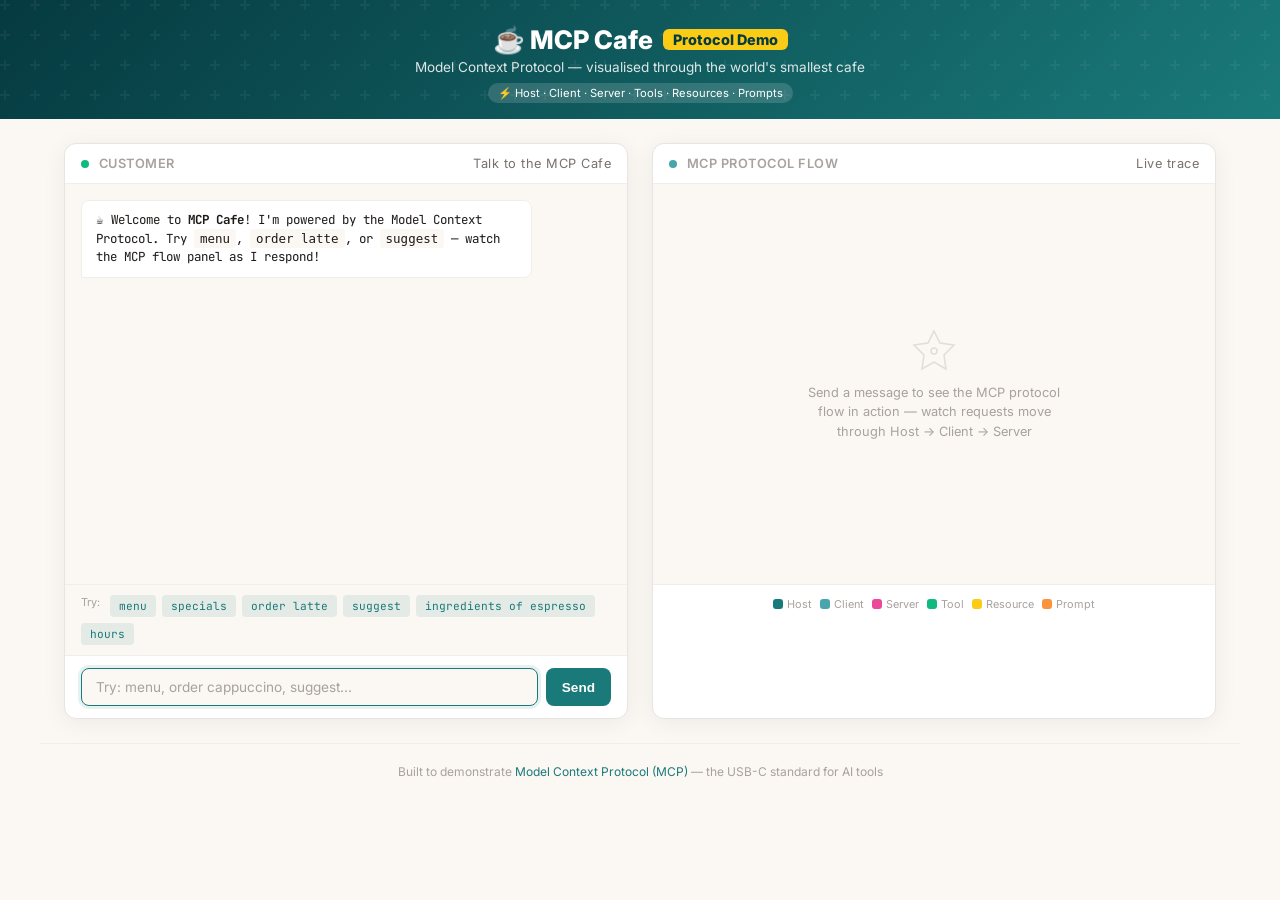
==== mcp-cafe/index.html @ df04fba3 "Add MCP Cafe — fun interactive Model Context Protocol demo" ====
<!DOCTYPE html>
<html lang="en">
<head>
<meta charset="UTF-8">
<meta name="viewport" content="width=device-width, initial-scale=1.0">
<title>MCP Cafe — Model Context Protocol Demo</title>
<link href="https://fonts.googleapis.com/css2?family=Inter:wght@400;500;600;700;800;900&family=JetBrains+Mono:wght@400;500&display=swap" rel="stylesheet">
<style>
*,*::before,*::after{box-sizing:border-box;margin:0;padding:0}
:root{--bg:#fbf7f2;--surface:#fff;--text:#1c1917;--text-muted:#78716c;--text-dim:#a8a29e;--accent:#1a7a7a;--accent-hover:#0d5c5c;--accent-glow:rgba(26,122,122,0.1);--accent2:#053a40;--pink:#ec4899;--teal:#48a5ad;--yellow:#facc15;--orange:#fb923c;--border:#e7e5e4;--border-light:#f0eeeb;--radius:12px;--radius-sm:8px;--font:'Inter',sans-serif;--mono:'JetBrains Mono',monospace;--shadow:0 4px 24px rgba(0,0,0,0.06);--shadow-lg:0 12px 48px rgba(0,0,0,0.08)}
body{font-family:var(--font);background:var(--bg);color:var(--text);min-height:100vh}

/* Header */
.header{background:linear-gradient(135deg,var(--accent2),var(--accent));color:#fff;padding:24px 24px 16px;text-align:center;position:relative;overflow:hidden}
.header::before{content:'';position:absolute;inset:0;background:url("data:image/svg+xml,%3Csvg width='60' height='60' viewBox='0 0 60 60' xmlns='http://www.w3.org/2000/svg'%3E%3Cg fill='none' fill-rule='evenodd'%3E%3Cg fill='%23ffffff' fill-opacity='0.05'%3E%3Cpath d='M36 34v-4h-2v4h-4v2h4v4h2v-4h4v-2h-4zm0-30V0h-2v4h-4v2h4v4h2V6h4V4h-4zM6 34v-4H4v4H0v2h4v4h2v-4h4v-2H6zM6 4V0H4v4H0v2h4v4h2V6h4V4H6z'/%3E%3C/g%3E%3C/g%3E%3C/svg%3E");pointer-events:none}
.header h1{font-size:1.6rem;font-weight:800;position:relative;z-index:1;display:flex;align-items:center;justify-content:center;gap:10px}
.header h1 span{background:var(--yellow);color:var(--accent2);padding:2px 10px;border-radius:6px;font-size:0.9rem}
.header p{font-size:0.85rem;opacity:0.85;margin-top:4px;position:relative;z-index:1}
.header-badge{display:inline-flex;align-items:center;gap:4px;background:rgba(255,255,255,0.15);padding:3px 10px;border-radius:100px;font-size:0.7rem;margin-top:8px;position:relative;z-index:1}

/* Layout */
.layout{display:grid;grid-template-columns:1fr 1fr;gap:24px;max-width:1200px;margin:24px auto;padding:0 24px}
@media(max-width:860px){.layout{grid-template-columns:1fr;gap:20px}}

/* Panel */
.panel{background:var(--surface);border-radius:var(--radius);border:1px solid var(--border);box-shadow:var(--shadow);overflow:hidden}
.panel-header{padding:12px 16px;border-bottom:1px solid var(--border-light);display:flex;align-items:center;justify-content:space-between;font-size:0.8rem;font-weight:600;color:var(--text-dim);text-transform:uppercase;letter-spacing:0.5px}
.panel-header .dot{width:8px;height:8px;border-radius:50%;display:inline-block;margin-right:6px}
.dot-green{background:#10b981}
.dot-yellow{background:var(--yellow)}
.dot-teal{background:var(--teal)}

/* Chat */
.chat{height:400px;overflow-y:auto;padding:16px;display:flex;flex-direction:column;gap:10px;background:var(--bg)}
.chat::-webkit-scrollbar{width:4px}
.chat::-webkit-scrollbar-thumb{background:var(--border);border-radius:2px}
.msg{max-width:85%;padding:10px 14px;border-radius:var(--radius-sm);font-size:0.85rem;line-height:1.5;animation:fadeIn 0.3s ease}
.msg.user{background:var(--accent);color:#fff;align-self:flex-end;border-bottom-right-radius:2px}
.msg.bot{background:var(--surface);border:1px solid var(--border-light);align-self:flex-start;border-bottom-left-radius:2px;font-family:var(--mono);font-size:0.78rem}
.msg.bot .highlight-pink{color:var(--pink);font-weight:600}
.msg.bot .highlight-teal{color:var(--teal);font-weight:600}
.msg.bot .highlight-yellow{color:#ca8a04;font-weight:600}
.msg.bot .highlight-orange{color:var(--orange);font-weight:600}
.msg.system{background:var(--accent-glow);color:var(--accent);align-self:center;font-size:0.72rem;font-family:var(--mono);padding:6px 12px;border-radius:100px;border:1px solid rgba(26,122,122,0.15)}
.mcp-step{background:var(--accent2);color:#fff;align-self:flex-start;font-size:0.72rem;font-family:var(--mono);padding:6px 10px;border-radius:4px;border-left:3px solid var(--yellow);max-width:100%}
.mcp-step .arrow{color:var(--yellow)}
@keyframes fadeIn{from{opacity:0;transform:translateY(8px)}to{opacity:1;transform:translateY(0)}}

/* Chat input */
.chat-input{display:flex;gap:8px;padding:12px 16px;border-top:1px solid var(--border-light)}
.chat-input input{flex:1;border:1px solid var(--border);border-radius:var(--radius-sm);padding:10px 14px;font-size:0.85rem;font-family:var(--font);outline:none;transition:border 0.2s;background:var(--bg)}
.chat-input input:focus{border-color:var(--accent);box-shadow:0 0 0 3px var(--accent-glow)}
.chat-input input::placeholder{color:var(--text-dim)}
.chat-input button{background:var(--accent);color:#fff;border:none;border-radius:var(--radius-sm);padding:10px 16px;font-size:0.85rem;font-weight:600;cursor:pointer;transition:background 0.2s;white-space:nowrap}
.chat-input button:hover{background:var(--accent-hover)}

/* MCP Flow Visualization */
.flowviz{height:400px;overflow-y:auto;padding:20px;display:flex;flex-direction:column;gap:12px;background:var(--bg);font-family:var(--mono);font-size:0.75rem}
.flowviz::-webkit-scrollbar{width:4px}
.flowviz::-webkit-scrollbar-thumb{background:var(--border);border-radius:2px}
.flowviz-empty{display:flex;flex-direction:column;align-items:center;justify-content:center;height:100%;color:var(--text-dim);text-align:center;gap:8px}
.flowviz-empty svg{width:48px;height:48px;opacity:0.3}
.flowviz-empty p{font-size:0.8rem;font-family:var(--font);max-width:260px;line-height:1.5}
.flow-node{display:flex;align-items:center;gap:10px;padding:8px 12px;border-radius:var(--radius-sm);border:1px solid var(--border-light);background:var(--surface);animation:fadeIn 0.4s ease;transition:all 0.3s}
.flow-node .icon{width:28px;height:28px;border-radius:6px;display:flex;align-items:center;justify-content:center;font-size:0.8rem;flex-shrink:0}
.flow-node .icon.host{background:var(--accent);color:#fff}
.flow-node .icon.client{background:var(--teal);color:#fff}
.flow-node .icon.server{background:var(--pink);color:#fff}
.flow-node .icon.tool{background:#10b981;color:#fff}
.flow-node .icon.resource{background:var(--yellow);color:var(--accent2)}
.flow-node .icon.prompt{background:var(--orange);color:#fff}
.flow-node .label{flex:1;font-weight:500;font-family:var(--font);font-size:0.78rem}
.flow-node .detail{color:var(--text-dim);font-size:0.7rem;text-align:right;font-family:var(--mono)}
.flow-arrow{text-align:center;color:var(--text-dim);font-size:0.65rem;padding:0;line-height:1;animation:fadeIn 0.3s ease}

/* Commands help */
.commands{display:flex;flex-wrap:wrap;gap:6px;padding:10px 16px;border-top:1px solid var(--border-light);background:var(--bg)}
.cmd{font-size:0.7rem;padding:3px 8px;border-radius:4px;background:var(--accent-glow);color:var(--accent);font-family:var(--mono);cursor:pointer;transition:all 0.2s;border:1px solid transparent}
.cmd:hover{background:var(--accent);color:#fff;border-color:var(--accent)}
.cmd-desc{font-size:0.68rem;color:var(--text-dim);margin-right:4px}

/* Legend */
.legend{display:flex;flex-wrap:wrap;gap:8px;padding:12px 16px;border-top:1px solid var(--border-light);justify-content:center}
.legend-item{display:flex;align-items:center;gap:4px;font-size:0.68rem;color:var(--text-dim)}
.legend-dot{width:10px;height:10px;border-radius:3px;flex-shrink:0}

/* Section labels */
.section-label{display:flex;align-items:center;gap:6px;font-size:0.65rem;text-transform:uppercase;letter-spacing:1px;color:var(--text-dim);font-weight:600;padding:4px 0}
.section-label::after{content:'';flex:1;height:1px;background:var(--border-light)}

/* Footer */
.footer{text-align:center;padding:20px 24px;font-size:0.75rem;color:var(--text-dim);border-top:1px solid var(--border-light);max-width:1200px;margin:0 auto}
.footer a{color:var(--accent);text-decoration:none}
.footer a:hover{text-decoration:underline}

/* Toast */
.toast{position:fixed;bottom:24px;left:50%;transform:translateX(-50%);background:var(--accent2);color:#fff;padding:10px 20px;border-radius:var(--radius-sm);font-size:0.8rem;font-weight:500;box-shadow:var(--shadow-lg);animation:toastIn 0.3s ease;z-index:100;display:none}
@keyframes toastIn{from{opacity:0;transform:translateX(-50%) translateY(20px)}to{opacity:1;transform:translateX(-50%) translateY(0)}}
</style>
</head>
<body>

<div class="header">
  <h1>☕ MCP Cafe <span>Protocol Demo</span></h1>
  <p>Model Context Protocol — visualised through the world's smallest cafe</p>
  <div class="header-badge">⚡ Host · Client · Server · Tools · Resources · Prompts</div>
</div>

<div class="layout">
  <!-- Chat Panel -->
  <div class="panel">
    <div class="panel-header">
      <span><span class="dot dot-green"></span> Customer</span>
      <span style="font-weight:400;text-transform:none;color:var(--text-muted)">Talk to the MCP Cafe</span>
    </div>
    <div class="chat" id="chat"></div>
    <div class="commands">
      <span class="cmd-desc">Try:</span>
      <span class="cmd" data-cmd="menu">menu</span>
      <span class="cmd" data-cmd="specials">specials</span>
      <span class="cmd" data-cmd="order latte">order latte</span>
      <span class="cmd" data-cmd="suggest">suggest</span>
      <span class="cmd" data-cmd="ingredients of espresso">ingredients of espresso</span>
      <span class="cmd" data-cmd="hours">hours</span>
    </div>
    <div class="chat-input">
      <input type="text" id="input" placeholder="Try: menu, order cappuccino, suggest..." autofocus>
      <button id="send">Send</button>
    </div>
  </div>

  <!-- MCP Flow Panel -->
  <div class="panel">
    <div class="panel-header">
      <span><span class="dot dot-teal"></span> MCP Protocol Flow</span>
      <span style="font-weight:400;text-transform:none;color:var(--text-muted)">Live trace</span>
    </div>
    <div class="flowviz" id="flowviz">
      <div class="flowviz-empty" id="emptyFlow">
        <svg viewBox="0 0 48 48" fill="none" stroke="currentColor" stroke-width="1.5"><path d="M24 4L30 16L44 18L34 28L36 42L24 35L12 42L14 28L4 18L18 16L24 4Z"/><circle cx="24" cy="24" r="3"/></svg>
        <p>Send a message to see the MCP protocol flow in action — watch requests move through Host → Client → Server</p>
      </div>
    </div>
    <div class="legend">
      <span class="legend-item"><span class="legend-dot" style="background:var(--accent)"></span> Host</span>
      <span class="legend-item"><span class="legend-dot" style="background:var(--teal)"></span> Client</span>
      <span class="legend-item"><span class="legend-dot" style="background:var(--pink)"></span> Server</span>
      <span class="legend-item"><span class="legend-dot" style="background:#10b981"></span> Tool</span>
      <span class="legend-item"><span class="legend-dot" style="background:var(--yellow)"></span> Resource</span>
      <span class="legend-item"><span class="legend-dot" style="background:var(--orange)"></span> Prompt</span>
    </div>
  </div>
</div>

<div class="footer">
  Built to demonstrate <a href="https://modelcontextprotocol.io" target="_blank">Model Context Protocol (MCP)</a> — the USB-C standard for AI tools
</div>

<div class="toast" id="toast"></div>

<script>
// --- MCP Server Data ---
const MENU = [
  { name: 'Espresso', price: 3.00, category: 'coffee', ingredients: ['espresso beans', 'water'], desc: 'Single shot of pure energy' },
  { name: 'Cappuccino', price: 4.50, category: 'coffee', ingredients: ['espresso beans', 'milk', 'foam'], desc: 'Classic Italian comfort' },
  { name: 'Latte', price: 4.50, category: 'coffee', ingredients: ['espresso beans', 'steamed milk'], desc: 'Smooth and creamy' },
  { name: 'Flat White', price: 4.50, category: 'coffee', ingredients: ['espresso beans', 'microfoam milk'], desc: 'Stronger, velvety texture' },
  { name: 'Cold Brew', price: 4.75, category: 'coffee', ingredients: ['coarse ground beans', 'cold water', 'time (18hrs)'], desc: 'Smooth, low-acid caffeine' },
  { name: 'Matcha Latte', price: 5.00, category: 'tea', ingredients: ['matcha powder', 'steamed milk', 'vanilla'], desc: 'Ceremonial grade, earthy sweet' },
  { name: 'Chai Latte', price: 4.75, category: 'tea', ingredients: ['chai concentrate', 'steamed milk', 'honey'], desc: 'Spiced and warming' },
  { name: 'Iced Mocha', price: 5.25, category: 'coffee', ingredients: ['espresso beans', 'chocolate', 'milk', 'ice'], desc: 'Espresso + chocolate over ice' },
  { name: 'Pastry of the Day', price: 4.00, category: 'food', ingredients: ['varies'], desc: 'Ask about today!' },
  { name: 'Avocado Toast', price: 8.00, category: 'food', ingredients: ['sourdough', 'avocado', 'cherry tomatoes', 'microgreens', 'olive oil'], desc: 'The classic' }
];

const SPECIALS = [
  { name: 'Summer Berry Smoothie', price: 6.00, desc: 'Strawberry, blueberry, banana, oat milk' },
  { name: 'Honey Lavender Latte', price: 5.50, desc: 'Espresso with lavender syrup and local honey' },
  { name: 'Truffle Mushroom Toast', price: 9.00, desc: 'Sourdough, truffle oil, wild mushrooms, parmesan' }
];

const HOURS = { weekday: '7:00 AM — 6:00 PM', weekend: '8:00 AM — 4:00 PM' };

// --- MCP Server Implementation ---
const MCPServer = {
  // --- Resources ---
  resources: {
    'menu': () => ({ type: 'resource', uri: 'mcp-cafe://menu', data: MENU }),
    'specials': () => ({ type: 'resource', uri: 'mcp-cafe://specials', data: SPECIALS }),
    'hours': () => ({ type: 'resource', uri: 'mcp-cafe://hours', data: HOURS }),
    'ingredients': (item) => {
      const found = MENU.find(i => i.name.toLowerCase() === item.toLowerCase());
      if (!found) return { type: 'resource', uri: `mcp-cafe://ingredients/${item}`, error: `"${item}" not on menu` };
      return { type: 'resource', uri: `mcp-cafe://ingredients/${item}`, data: { name: found.name, ingredients: found.ingredients, desc: found.desc } };
    }
  },

  // --- Tools ---
  tools: {
    'order': (item, qty = 1) => {
      const found = MENU.find(i => i.name.toLowerCase() === item.toLowerCase());
      if (!found) return { type: 'tool', tool: 'order', result: { error: `Sorry, "${item}" isn't on the menu. Try "menu" to see what we have!` } };
      const total = (found.price * qty).toFixed(2);
      const orderId = 'MCP-' + Math.random().toString(36).slice(2, 8).toUpperCase();
      return {
        type: 'tool', tool: 'order', result: {
          success: true, orderId, items: [{ name: found.name, qty, price: found.price }],
          total, message: `Order #${orderId} placed! ${qty}x ${found.name} = $${total}. Ready in 5 min ☕`
        }
      };
    }
  },

  // --- Prompts ---
  prompts: {
    'suggest': (prefs) => {
      const templates = [
        { vibe: 'need energy', pick: 'Cold Brew', reason: 'Smooth, strong, and cold — perfect for powering through' },
        { vibe: 'feeling cozy', pick: 'Chai Latte', reason: 'Spiced, warm, and comforting like a blanket in a cup' },
        { vibe: 'want something sweet', pick: 'Iced Mocha', reason: 'Chocolate + espresso = the dessert you deserve' },
        { vibe: 'keeping it simple', pick: 'Flat White', reason: 'Just great coffee done right. No fuss, all flavor' },
        { vibe: 'trying something new', pick: 'Matcha Latte', reason: 'Earthy, vibrant, and utterly Instagrammable' }
      ];
      const match = prefs ? templates.find(t => prefs.toLowerCase().includes(t.vibe.replace(/ /g,''))) : null;
      const suggestion = match || templates[Math.floor(Math.random() * templates.length)];
      return {
        type: 'prompt', prompt: 'suggest-meal',
        result: {
          title: `${suggestion.vibe}? Try this:`,
          suggestion: suggestion.pick,
          reason: suggestion.reason,
          template: `I recommend the **${suggestion.pick}** — ${suggestion.reason}. Want to order one?`
        }
      };
    }
  },

  // --- Discovery ---
  listTools: () => Object.keys(MCPServer.tools),
  listResources: () => Object.keys(MCPServer.resources),
  listPrompts: () => Object.keys(MCPServer.prompts)
};

// --- MCP Client ---
const MCPClient = {
  async discover(server) {
    return {
      tools: server.listTools(),
      resources: server.listResources(),
      prompts: server.listPrompts()
    };
  },
  async callTool(server, name, args) {
    if (server.tools[name]) return server.tools[name](...Object.values(args));
    return { type: 'tool', tool: name, result: { error: `Unknown tool: ${name}` } };
  },
  async readResource(server, uri, ...args) {
    if (server.resources[uri]) return server.resources[uri](...args);
    return { type: 'resource', uri, error: `Unknown resource: ${uri}` };
  },
  async usePrompt(server, name, args) {
    if (server.prompts[name]) return server.prompts[name](...Object.values(args));
    return { type: 'prompt', prompt: name, error: `Unknown prompt: ${name}` };
  }
};

// --- Host (UI) ---
const chat = document.getElementById('chat');
const flowviz = document.getElementById('flowviz');
const input = document.getElementById('input');
const emptyFlow = document.getElementById('emptyFlow');

function addMsg(text, cls = 'bot') {
  const div = document.createElement('div');
  div.className = `msg ${cls}`;
  div.innerHTML = text;
  chat.appendChild(div);
  chat.scrollTop = chat.scrollHeight;
}

function addFlowStep(icon, label, detail, iconCls) {
  emptyFlow && (emptyFlow.style.display = 'none');
  const div = document.createElement('div');
  div.className = 'flow-node';
  div.innerHTML = `<div class="icon ${iconCls}">${icon}</div><div class="label">${label}</div><div class="detail">${detail}</div>`;
  flowviz.appendChild(div);
  flowviz.scrollTop = flowviz.scrollHeight;
}

function addFlowArrow(label) {
  const div = document.createElement('div');
  div.className = 'flow-arrow';
  div.textContent = label || ' ▼ ';
  flowviz.appendChild(div);
  flowviz.scrollTop = flowviz.scrollHeight;
}

function showToast(msg) {
  const t = document.getElementById('toast');
  t.textContent = msg;
  t.style.display = 'block';
  setTimeout(() => t.style.display = 'none', 2500);
}

function formatPrice(p) { return '$' + p.toFixed(2); }

// Parse and respond
async function handleCommand(text) {
  const lower = text.toLowerCase().trim();

  // --- Host receives message ---
  addMsg(text, 'user');
  addFlowStep('🧑', 'Host (You)', 'Received your message', 'host');
  await delay(200);

  // --- Host asks Client to resolve ---
  addFlowArrow('Host → Client');
  addFlowStep('⚙', 'Client', 'Discovering capabilities...', 'client');
  const caps = await MCPClient.discover(MCPServer);
  addFlowStep('📋', 'Client', `Found ${caps.tools.length} tools, ${caps.resources.length} resources, ${caps.prompts.length} prompts`, 'client');
  await delay(200);

  // Determine what to do
  let response = '';
  let flowDescription = '';

  if (lower === 'menu' || lower === 'what do you have') {
    addFlowArrow('Client → Server (Resource)');
    addFlowStep('📄', 'Server', 'Reading mcp-cafe://menu', 'server');
    const res = await MCPClient.readResource(MCPServer, 'menu');
    addFlowStep('📋', 'Resource', 'Returned 10 menu items', 'resource');
    response = '<div class="section-label">📋 Menu (Resource)</div>';
    MENU.forEach(item => {
      response += `<div style="display:flex;justify-content:space-between;padding:4px 0;border-bottom:1px solid var(--border-light)"><span><span class="highlight-teal">${item.name}</span> <span style="color:var(--text-dim);font-size:0.72rem">— ${item.desc}</span></span><span style="font-weight:600">${formatPrice(item.price)}</span></div>`;
    });
    response += `<div style="margin-top:8px;font-size:0.72rem;color:var(--text-dim)"><span class="highlight-pink">Tool available:</span> <code style="background:var(--bg);padding:2px 6px;border-radius:3px">order [name]</code> to place an order</div>`;

  } else if (lower === 'specials' || lower === 'whats special') {
    addFlowArrow('Client → Server (Resource)');
    addFlowStep('📄', 'Server', 'Reading mcp-cafe://specials', 'server');
    await MCPClient.readResource(MCPServer, 'specials');
    addFlowStep('📋', 'Resource', 'Returned 3 daily specials', 'resource');
    response = '<div class="section-label">🔥 Daily Specials (Resource)</div>';
    SPECIALS.forEach(s => {
      response += `<div style="padding:6px 0;border-bottom:1px solid var(--border-light)"><span class="highlight-orange">${s.name}</span> <span style="color:var(--text-dim)">— ${s.desc}</span><br><span style="font-weight:600">${formatPrice(s.price)}</span></div>`;
    });

  } else if (lower === 'hours' || lower === 'when are you open') {
    addFlowArrow('Client → Server (Resource)');
    addFlowStep('📄', 'Server', 'Reading mcp-cafe://hours', 'server');
    addFlowStep('📋', 'Resource', 'Returned operating hours', 'resource');
    response = `<div class="section-label">🕐 Hours (Resource)</div>Weekdays: <strong>${HOURS.weekday}</strong><br>Weekends: <strong>${HOURS.weekend}</strong>`;

  } else if (lower.startsWith('order ')) {
    const item = lower.replace('order ', '').trim();
    addFlowArrow('Client → Server (Tool)');
    addFlowStep('🔧', `Server`, `Executing tool: order("${item}")`, 'server');
    const res = await MCPClient.callTool(MCPServer, 'order', { item: item.replace(/\s+\d+$/, ''), qty: parseInt(item.match(/\d+$/)?.[0]) || 1 });
    if (res.result.error) {
      addFlowStep('❌', 'Tool', `Error: ${res.result.error}`, 'tool');
      response = `<span style="color:var(--pink)">⚠ ${res.result.error}</span>`;
    } else {
      addFlowStep('✅', 'Tool', `Order #${res.result.orderId} placed: $${res.result.total}`, 'tool');
      showToast(`☕ Order #${res.result.orderId} received!`);
      response = `<span class="highlight-teal">✅ ${res.result.message}</span>`;
    }

  } else if (lower.startsWith('ingredients of ') || lower.startsWith('whats in ')) {
    const item = lower.replace(/^(ingredients of |whats in )/, '').trim();
    addFlowArrow('Client → Server (Resource)');
    addFlowStep('📄', 'Server', `Reading mcp-cafe://ingredients/${item}`, 'server');
    const res = await MCPClient.readResource(MCPServer, 'ingredients', item);
    if (res.error) {
      addFlowStep('❌', 'Resource', `Not found: ${item}`, 'resource');
      response = `<span style="color:var(--pink)">⚠ ${res.error}</span>`;
    } else {
      addFlowStep('📋', 'Resource', `Ingredients for ${res.data.name}`, 'resource');
      const ings = res.data.ingredients.length === 1 && res.data.ingredients[0] === 'varies'
        ? ['Ask the barista! Ingredients change daily']
        : res.data.ingredients;
      response = `<div class="section-label">🧪 Ingredients: ${res.data.name} (Resource)</div>`;
      ings.forEach(i => { response += `<div style="padding:2px 0">• ${i}</div>`; });
      response += `<div style="margin-top:4px;font-size:0.72rem;color:var(--text-dim)">${res.data.desc}</div>`;
    }

  } else if (lower === 'suggest' || lower.startsWith('suggest ') || lower.includes('recommend') || lower.includes('what should i')) {
    const prefs = lower.replace(/^(suggest |recommend |what should i |get )/, '').trim();
    addFlowArrow('Client → Server (Prompt)');
    addFlowStep('💬', 'Server', `Using prompt: suggest-meal${prefs ? `("${prefs}")` : ''}`, 'server');
    const res = await MCPClient.usePrompt(MCPServer, 'suggest', { prefs });
    addFlowStep('🧠', 'Prompt', `Generated suggestion: ${res.result.suggestion}`, 'prompt');
    response = `<div class="section-label">💡 Recommendation (Prompt)</div><div style="font-size:0.9rem;line-height:1.6">${res.result.template.replace(/\*\*(.+?)\*\*/g, '<strong class="highlight-teal">$1</strong>')}</div>`;

  } else if (lower === 'help' || lower === 'what can i do') {
    response = '<div class="section-label">🤖 Available Commands</div>'
      + '<div style="display:grid;gap:4px">'
      + '<div><code style="background:var(--bg);padding:2px 6px;border-radius:3px">menu</code> <span class="highlight-orange">Resource</span> — Browse the full menu</div>'
      + '<div><code style="background:var(--bg);padding:2px 6px;border-radius:3px">specials</code> <span class="highlight-orange">Resource</span> — Today\'s specials</div>'
      + '<div><code style="background:var(--bg);padding:2px 6px;border-radius:3px">order [item]</code> <span class="highlight-teal">Tool</span> — Place an order</div>'
      + '<div><code style="background:var(--bg);padding:2px 6px;border-radius:3px">suggest [vibe]</code> <span class="highlight-pink">Prompt</span> — Get a recommendation</div>'
      + '<div><code style="background:var(--bg);padding:2px 6px;border-radius:3px">ingredients of [item]</code> <span class="highlight-orange">Resource</span> — See what\'s in it</div>'
      + '<div><code style="background:var(--bg);padding:2px 6px;border-radius:3px">hours</code> <span class="highlight-orange">Resource</span> — Opening hours</div>'
      + '</div>';

  } else {
    // Try to interpret as a tool call or resource
    addFlowStep('❓', 'Client', `Unknown intent: "${text}" — showing help`, 'client');
    response = `<span style="color:var(--text-dim)">Not sure what you mean. Try <code style="background:var(--bg);padding:2px 6px;border-radius:3px">help</code> for available commands.</span>`;
  }

  // --- Response flows back ---
  addFlowArrow('Server → Client → Host');
  addFlowStep('🧑', 'Host (You)', 'Response delivered', 'host');

  // Render response
  addMsg(response, 'bot');
}

function delay(ms) { return new Promise(r => setTimeout(r, ms)); }

// Event handlers
document.getElementById('send').addEventListener('click', async () => {
  const text = input.value.trim();
  if (!text) return;
  input.value = '';
  await handleCommand(text);
});

input.addEventListener('keydown', (e) => {
  if (e.key === 'Enter') document.getElementById('send').click();
});

document.querySelectorAll('.cmd').forEach(el => {
  el.addEventListener('click', () => {
    input.value = el.dataset.cmd;
    document.getElementById('send').click();
  });
});

// Welcome message
(async () => {
  await delay(400);
  addMsg('☕ Welcome to <strong>MCP Cafe</strong>! I\'m powered by the Model Context Protocol. Try <code style="background:var(--bg);padding:2px 6px;border-radius:3px">menu</code>, <code style="background:var(--bg);padding:2px 6px;border-radius:3px">order latte</code>, or <code style="background:var(--bg);padding:2px 6px;border-radius:3px">suggest</code> — watch the MCP flow panel as I respond!', 'bot');
})();
</script>
</body>
</html>
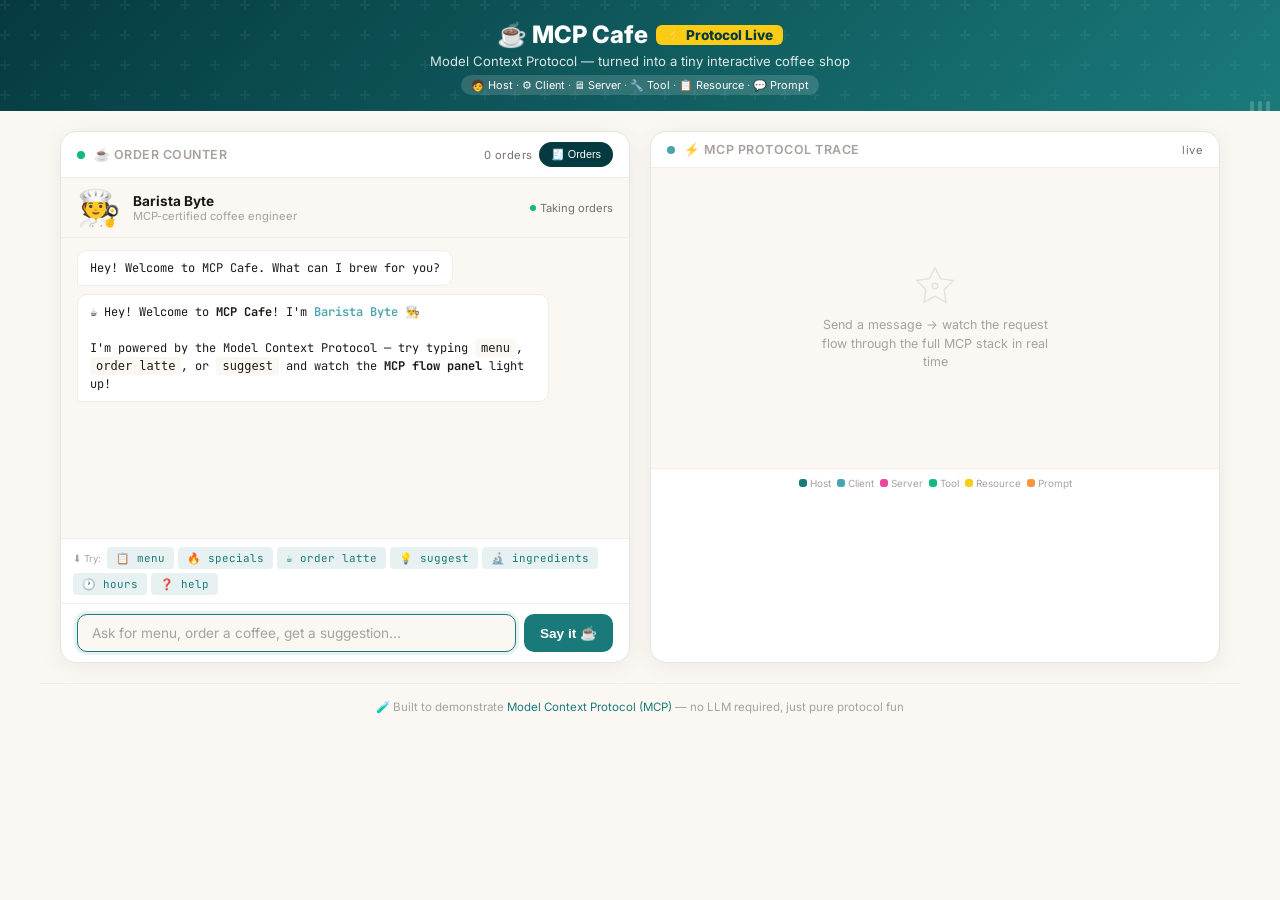
==== commit 6b7faba2: "MCP Cafe v2: barista avatar, confetti, sound fx, live order board, animations" ====
--- a/mcp-cafe/index.html
+++ b/mcp-cafe/index.html
@@ -3,142 +3,203 @@
 <head>
 <meta charset="UTF-8">
 <meta name="viewport" content="width=device-width, initial-scale=1.0">
-<title>MCP Cafe — Model Context Protocol Demo</title>
+<title>☕ MCP Cafe — Model Context Protocol Demo</title>
 <link href="https://fonts.googleapis.com/css2?family=Inter:wght@400;500;600;700;800;900&family=JetBrains+Mono:wght@400;500&display=swap" rel="stylesheet">
 <style>
 *,*::before,*::after{box-sizing:border-box;margin:0;padding:0}
-:root{--bg:#fbf7f2;--surface:#fff;--text:#1c1917;--text-muted:#78716c;--text-dim:#a8a29e;--accent:#1a7a7a;--accent-hover:#0d5c5c;--accent-glow:rgba(26,122,122,0.1);--accent2:#053a40;--pink:#ec4899;--teal:#48a5ad;--yellow:#facc15;--orange:#fb923c;--border:#e7e5e4;--border-light:#f0eeeb;--radius:12px;--radius-sm:8px;--font:'Inter',sans-serif;--mono:'JetBrains Mono',monospace;--shadow:0 4px 24px rgba(0,0,0,0.06);--shadow-lg:0 12px 48px rgba(0,0,0,0.08)}
-body{font-family:var(--font);background:var(--bg);color:var(--text);min-height:100vh}
-
-/* Header */
-.header{background:linear-gradient(135deg,var(--accent2),var(--accent));color:#fff;padding:24px 24px 16px;text-align:center;position:relative;overflow:hidden}
+:root{--bg:#fbf7f2;--surface:#fff;--text:#1c1917;--text-muted:#78716c;--text-dim:#a8a29e;--accent:#1a7a7a;--accent-hover:#0d5c5c;--accent-glow:rgba(26,122,122,0.1);--accent2:#053a40;--pink:#ec4899;--teal:#48a5ad;--yellow:#facc15;--orange:#fb923c;--border:#e7e5e4;--border-light:#f0eeeb;--radius:16px;--radius-sm:10px;--font:'Inter',sans-serif;--mono:'JetBrains Mono',monospace;--shadow:0 4px 24px rgba(0,0,0,0.06);--shadow-lg:0 12px 48px rgba(0,0,0,0.1)}
+body{font-family:var(--font);background:var(--bg);color:var(--text);min-height:100vh;overflow-x:hidden}
+
+/* ===== HEADER ===== */
+.header{background:linear-gradient(135deg,var(--accent2),var(--accent));color:#fff;padding:20px 24px 16px;text-align:center;position:relative;overflow:hidden}
 .header::before{content:'';position:absolute;inset:0;background:url("data:image/svg+xml,%3Csvg width='60' height='60' viewBox='0 0 60 60' xmlns='http://www.w3.org/2000/svg'%3E%3Cg fill='none' fill-rule='evenodd'%3E%3Cg fill='%23ffffff' fill-opacity='0.05'%3E%3Cpath d='M36 34v-4h-2v4h-4v2h4v4h2v-4h4v-2h-4zm0-30V0h-2v4h-4v2h4v4h2V6h4V4h-4zM6 34v-4H4v4H0v2h4v4h2v-4h4v-2H6zM6 4V0H4v4H0v2h4v4h2V6h4V4H6z'/%3E%3C/g%3E%3C/g%3E%3C/svg%3E");pointer-events:none}
-.header h1{font-size:1.6rem;font-weight:800;position:relative;z-index:1;display:flex;align-items:center;justify-content:center;gap:10px}
-.header h1 span{background:var(--yellow);color:var(--accent2);padding:2px 10px;border-radius:6px;font-size:0.9rem}
-.header p{font-size:0.85rem;opacity:0.85;margin-top:4px;position:relative;z-index:1}
-.header-badge{display:inline-flex;align-items:center;gap:4px;background:rgba(255,255,255,0.15);padding:3px 10px;border-radius:100px;font-size:0.7rem;margin-top:8px;position:relative;z-index:1}
-
-/* Layout */
-.layout{display:grid;grid-template-columns:1fr 1fr;gap:24px;max-width:1200px;margin:24px auto;padding:0 24px}
-@media(max-width:860px){.layout{grid-template-columns:1fr;gap:20px}}
-
-/* Panel */
+.header h1{font-size:1.5rem;font-weight:800;position:relative;z-index:1;display:flex;align-items:center;justify-content:center;gap:8px}
+.header h1 span{background:var(--yellow);color:var(--accent2);padding:2px 10px;border-radius:6px;font-size:0.85rem}
+.header p{font-size:0.82rem;opacity:0.85;margin-top:4px;position:relative;z-index:1}
+.header-badge{display:inline-flex;align-items:center;gap:4px;background:rgba(255,255,255,0.15);padding:3px 10px;border-radius:100px;font-size:0.68rem;margin-top:6px;position:relative;z-index:1}
+
+/* ===== STEAMING COFFE CUP ANIMATION ===== */
+.coffee-steam{position:absolute;right:30px;bottom:10px;z-index:1;pointer-events:none}
+.steam{position:absolute;width:4px;height:20px;background:rgba(255,255,255,0.2);border-radius:2px;animation:steamRise 2s ease-out infinite}
+.steam:nth-child(1){left:0;animation-delay:0s}
+.steam:nth-child(2){left:8px;animation-delay:0.7s}
+.steam:nth-child(3){left:16px;animation-delay:1.4s}
+@keyframes steamRise{0%{transform:translateY(0) scaleX(1);opacity:0.4}50%{transform:translateY(-20px) scaleX(1.5);opacity:0.2}100%{transform:translateY(-40px) scaleX(2);opacity:0}}
+
+/* ===== LAYOUT ===== */
+.layout{display:grid;grid-template-columns:1fr 1fr;gap:20px;max-width:1200px;margin:20px auto;padding:0 20px}
+@media(max-width:860px){.layout{grid-template-columns:1fr;gap:16px}}
+
+/* ===== PANEL ===== */
 .panel{background:var(--surface);border-radius:var(--radius);border:1px solid var(--border);box-shadow:var(--shadow);overflow:hidden}
-.panel-header{padding:12px 16px;border-bottom:1px solid var(--border-light);display:flex;align-items:center;justify-content:space-between;font-size:0.8rem;font-weight:600;color:var(--text-dim);text-transform:uppercase;letter-spacing:0.5px}
-.panel-header .dot{width:8px;height:8px;border-radius:50%;display:inline-block;margin-right:6px}
-.dot-green{background:#10b981}
+.panel-header{padding:10px 16px;border-bottom:1px solid var(--border-light);display:flex;align-items:center;justify-content:space-between;font-size:0.78rem;font-weight:600;color:var(--text-dim);text-transform:uppercase;letter-spacing:0.5px}
+.panel-header .dot{width:8px;height:8px;border-radius:50%;display:inline-block;margin-right:5px}
+.dot-green{background:#10b981;animation:pulse 2s infinite}
 .dot-yellow{background:var(--yellow)}
 .dot-teal{background:var(--teal)}
-
-/* Chat */
-.chat{height:400px;overflow-y:auto;padding:16px;display:flex;flex-direction:column;gap:10px;background:var(--bg)}
+@keyframes pulse{0%,100%{opacity:1}50%{opacity:0.4}}
+
+/* ===== BARISTA AVATAR ===== */
+.barista-area{display:flex;align-items:center;gap:12px;padding:12px 16px;background:var(--bg);border-bottom:1px solid var(--border-light)}
+.barista-avatar{font-size:2.2rem;line-height:1;animation:bounce 3s ease-in-out infinite;cursor:pointer;transition:transform 0.2s;user-select:none}
+.barista-avatar:hover{transform:scale(1.2)}
+.barista-avatar.talk{animation:none;transform:scale(1.1)}
+@keyframes bounce{0%,100%{transform:translateY(0)}50%{transform:translateY(-6px)}}
+.barista-name{font-weight:700;font-size:0.85rem}
+.barista-title{font-size:0.7rem;color:var(--text-dim)}
+.barista-status{font-size:0.7rem;color:var(--text-muted);margin-left:auto;display:flex;align-items:center;gap:4px}
+.barista-status .pulse-dot{width:6px;height:6px;border-radius:50%;background:#10b981;animation:pulse 1.5s infinite}
+
+/* ===== CHAT ===== */
+.chat{height:300px;overflow-y:auto;padding:12px 16px;display:flex;flex-direction:column;gap:8px;background:var(--bg);scroll-behavior:smooth}
 .chat::-webkit-scrollbar{width:4px}
 .chat::-webkit-scrollbar-thumb{background:var(--border);border-radius:2px}
-.msg{max-width:85%;padding:10px 14px;border-radius:var(--radius-sm);font-size:0.85rem;line-height:1.5;animation:fadeIn 0.3s ease}
+.msg{max-width:88%;padding:8px 12px;border-radius:var(--radius-sm);font-size:0.82rem;line-height:1.5;animation:msgPop 0.35s cubic-bezier(0.34,1.56,0.64,1)}
+@keyframes msgPop{from{opacity:0;transform:scale(0.9) translateY(8px)}to{opacity:1;transform:scale(1) translateY(0)}}
 .msg.user{background:var(--accent);color:#fff;align-self:flex-end;border-bottom-right-radius:2px}
-.msg.bot{background:var(--surface);border:1px solid var(--border-light);align-self:flex-start;border-bottom-left-radius:2px;font-family:var(--mono);font-size:0.78rem}
-.msg.bot .highlight-pink{color:var(--pink);font-weight:600}
-.msg.bot .highlight-teal{color:var(--teal);font-weight:600}
-.msg.bot .highlight-yellow{color:#ca8a04;font-weight:600}
-.msg.bot .highlight-orange{color:var(--orange);font-weight:600}
-.msg.system{background:var(--accent-glow);color:var(--accent);align-self:center;font-size:0.72rem;font-family:var(--mono);padding:6px 12px;border-radius:100px;border:1px solid rgba(26,122,122,0.15)}
-.mcp-step{background:var(--accent2);color:#fff;align-self:flex-start;font-size:0.72rem;font-family:var(--mono);padding:6px 10px;border-radius:4px;border-left:3px solid var(--yellow);max-width:100%}
-.mcp-step .arrow{color:var(--yellow)}
-@keyframes fadeIn{from{opacity:0;transform:translateY(8px)}to{opacity:1;transform:translateY(0)}}
-
-/* Chat input */
-.chat-input{display:flex;gap:8px;padding:12px 16px;border-top:1px solid var(--border-light)}
-.chat-input input{flex:1;border:1px solid var(--border);border-radius:var(--radius-sm);padding:10px 14px;font-size:0.85rem;font-family:var(--font);outline:none;transition:border 0.2s;background:var(--bg)}
+.msg.bot{background:var(--surface);border:1px solid var(--border-light);align-self:flex-start;border-bottom-left-radius:2px;font-family:var(--mono);font-size:0.75rem}
+.msg.bot .c{color:var(--teal);font-weight:600}
+.msg.bot .p{color:var(--pink);font-weight:600}
+.msg.bot .y{color:#ca8a04;font-weight:600}
+.msg.bot .o{color:var(--orange);font-weight:600}
+.msg.bot .g{color:#10b981;font-weight:600}
+
+/* ===== CHAT INPUT ===== */
+.chat-input{display:flex;gap:8px;padding:10px 16px;border-top:1px solid var(--border-light)}
+.chat-input input{flex:1;border:1px solid var(--border);border-radius:var(--radius-sm);padding:10px 14px;font-size:0.85rem;font-family:var(--font);outline:none;transition:all 0.2s;background:var(--bg)}
 .chat-input input:focus{border-color:var(--accent);box-shadow:0 0 0 3px var(--accent-glow)}
 .chat-input input::placeholder{color:var(--text-dim)}
-.chat-input button{background:var(--accent);color:#fff;border:none;border-radius:var(--radius-sm);padding:10px 16px;font-size:0.85rem;font-weight:600;cursor:pointer;transition:background 0.2s;white-space:nowrap}
-.chat-input button:hover{background:var(--accent-hover)}
-
-/* MCP Flow Visualization */
-.flowviz{height:400px;overflow-y:auto;padding:20px;display:flex;flex-direction:column;gap:12px;background:var(--bg);font-family:var(--mono);font-size:0.75rem}
+.chat-input button{background:var(--accent);color:#fff;border:none;border-radius:var(--radius-sm);padding:10px 16px;font-size:0.85rem;font-weight:600;cursor:pointer;transition:all 0.2s;white-space:nowrap;position:relative;overflow:hidden}
+.chat-input button:hover{background:var(--accent-hover);transform:translateY(-1px)}
+.chat-input button:active{transform:translateY(0)}
+.chat-input button::after{content:'';position:absolute;inset:0;background:linear-gradient(135deg,transparent 40%,rgba(255,255,255,0.1) 50%,transparent 60%);transform:translateX(-100%);transition:transform 0.6s}
+.chat-input button:hover::after{transform:translateX(100%)}
+
+/* ===== COMMANDS ===== */
+.commands{display:flex;flex-wrap:wrap;gap:4px;padding:8px 12px;border-top:1px solid var(--border-light);align-items:center}
+.cmd{padding:3px 8px;border-radius:4px;background:var(--accent-glow);color:var(--accent);font-family:var(--mono);font-size:0.68rem;cursor:pointer;transition:all 0.2s;border:1px solid transparent;white-space:nowrap}
+.cmd:hover{background:var(--accent);color:#fff;transform:scale(1.05)}
+.cmd:active{transform:scale(0.95)}
+.cmd-tag{font-size:0.6rem;color:var(--text-dim);margin-right:2px;font-family:var(--font)}
+
+/* ===== MCP FLOW ===== */
+.flowviz{height:300px;overflow-y:auto;padding:16px;display:flex;flex-direction:column;gap:8px;background:var(--bg);font-family:var(--mono);font-size:0.72rem;scroll-behavior:smooth}
 .flowviz::-webkit-scrollbar{width:4px}
 .flowviz::-webkit-scrollbar-thumb{background:var(--border);border-radius:2px}
-.flowviz-empty{display:flex;flex-direction:column;align-items:center;justify-content:center;height:100%;color:var(--text-dim);text-align:center;gap:8px}
-.flowviz-empty svg{width:48px;height:48px;opacity:0.3}
-.flowviz-empty p{font-size:0.8rem;font-family:var(--font);max-width:260px;line-height:1.5}
-.flow-node{display:flex;align-items:center;gap:10px;padding:8px 12px;border-radius:var(--radius-sm);border:1px solid var(--border-light);background:var(--surface);animation:fadeIn 0.4s ease;transition:all 0.3s}
-.flow-node .icon{width:28px;height:28px;border-radius:6px;display:flex;align-items:center;justify-content:center;font-size:0.8rem;flex-shrink:0}
-.flow-node .icon.host{background:var(--accent);color:#fff}
-.flow-node .icon.client{background:var(--teal);color:#fff}
-.flow-node .icon.server{background:var(--pink);color:#fff}
-.flow-node .icon.tool{background:#10b981;color:#fff}
-.flow-node .icon.resource{background:var(--yellow);color:var(--accent2)}
-.flow-node .icon.prompt{background:var(--orange);color:#fff}
-.flow-node .label{flex:1;font-weight:500;font-family:var(--font);font-size:0.78rem}
-.flow-node .detail{color:var(--text-dim);font-size:0.7rem;text-align:right;font-family:var(--mono)}
-.flow-arrow{text-align:center;color:var(--text-dim);font-size:0.65rem;padding:0;line-height:1;animation:fadeIn 0.3s ease}
-
-/* Commands help */
-.commands{display:flex;flex-wrap:wrap;gap:6px;padding:10px 16px;border-top:1px solid var(--border-light);background:var(--bg)}
-.cmd{font-size:0.7rem;padding:3px 8px;border-radius:4px;background:var(--accent-glow);color:var(--accent);font-family:var(--mono);cursor:pointer;transition:all 0.2s;border:1px solid transparent}
-.cmd:hover{background:var(--accent);color:#fff;border-color:var(--accent)}
-.cmd-desc{font-size:0.68rem;color:var(--text-dim);margin-right:4px}
-
-/* Legend */
-.legend{display:flex;flex-wrap:wrap;gap:8px;padding:12px 16px;border-top:1px solid var(--border-light);justify-content:center}
-.legend-item{display:flex;align-items:center;gap:4px;font-size:0.68rem;color:var(--text-dim)}
-.legend-dot{width:10px;height:10px;border-radius:3px;flex-shrink:0}
-
-/* Section labels */
-.section-label{display:flex;align-items:center;gap:6px;font-size:0.65rem;text-transform:uppercase;letter-spacing:1px;color:var(--text-dim);font-weight:600;padding:4px 0}
-.section-label::after{content:'';flex:1;height:1px;background:var(--border-light)}
-
-/* Footer */
-.footer{text-align:center;padding:20px 24px;font-size:0.75rem;color:var(--text-dim);border-top:1px solid var(--border-light);max-width:1200px;margin:0 auto}
+.flowviz-empty{display:flex;flex-direction:column;align-items:center;justify-content:center;height:100%;color:var(--text-dim);text-align:center;gap:8px;animation:fadeIn 0.8s ease}
+.flowviz-empty svg{width:44px;height:44px;opacity:0.25}
+.flowviz-empty p{font-size:0.78rem;font-family:var(--font);max-width:240px;line-height:1.5}
+.flow-step{display:flex;align-items:center;gap:8px;padding:7px 10px;border-radius:var(--radius-sm);background:var(--surface);border:1px solid var(--border-light);animation:stepSlide 0.4s cubic-bezier(0.34,1.56,0.64,1)}
+@keyframes stepSlide{from{opacity:0;transform:translateX(-20px) scale(0.95)}to{opacity:1;transform:translateX(0) scale(1)}}
+.flow-step .icon{width:26px;height:26px;border-radius:6px;display:flex;align-items:center;justify-content:center;font-size:0.7rem;flex-shrink:0;transition:transform 0.3s}
+.flow-step .icon:hover{transform:scale(1.3)}
+.flow-step .icon.host{background:var(--accent);color:#fff;box-shadow:0 2px 8px rgba(26,122,122,0.3)}
+.flow-step .icon.client{background:var(--teal);color:#fff;box-shadow:0 2px 8px rgba(72,165,173,0.3)}
+.flow-step .icon.server{background:var(--pink);color:#fff;box-shadow:0 2px 8px rgba(236,73,153,0.3)}
+.flow-step .icon.tool{background:#10b981;color:#fff;box-shadow:0 2px 8px rgba(16,185,129,0.3)}
+.flow-step .icon.resource{background:var(--yellow);color:var(--accent2);box-shadow:0 2px 8px rgba(250,204,21,0.3)}
+.flow-step .icon.prompt{background:var(--orange);color:#fff;box-shadow:0 2px 8px rgba(251,146,60,0.3)}
+.flow-step .label{flex:1;font-weight:500;font-family:var(--font);font-size:0.75rem;line-height:1.3}
+.flow-step .detail{color:var(--text-dim);font-size:0.65rem;text-align:right;font-family:var(--mono);flex-shrink:0;max-width:120px;overflow:hidden;text-overflow:ellipsis;white-space:nowrap}
+.flow-arrow{text-align:center;color:var(--text-dim);font-size:0.6rem;line-height:1;padding:0;animation:arrowPop 0.3s ease}
+@keyframes arrowPop{from{opacity:0;transform:scale(0.5)}to{opacity:1;transform:scale(1)}}
+
+/* ===== PACKET ANIMATION ===== */
+.flow-packet{display:flex;align-items:center;gap:8px;padding:4px 10px;border-radius:100px;background:linear-gradient(90deg,var(--accent-glow),rgba(236,73,153,0.08));font-size:0.65rem;color:var(--accent);animation:packetFly 0.6s ease;border:1px dashed var(--accent)}
+@keyframes packetFly{from{opacity:0;transform:translateX(-30px)}to{opacity:1;transform:translateX(0)}}
+.flow-packet .pkt-dot{width:6px;height:6px;border-radius:50%;background:var(--accent);animation:pulse 1s infinite}
+
+/* ===== LIVE ORDER BOARD ===== */
+.order-board{position:fixed;top:0;right:0;width:220px;height:100vh;background:var(--accent2);color:#fff;padding:16px;overflow-y:auto;z-index:1000;transform:translateX(100%);transition:transform 0.4s cubic-bezier(0.34,1.56,0.64,1);font-size:0.75rem}
+.order-board.open{transform:translateX(0)}
+.order-board h3{font-size:0.85rem;margin-bottom:12px;display:flex;align-items:center;gap:6px}
+.order-board .order-ticket{padding:8px 10px;background:rgba(255,255,255,0.08);border-radius:8px;margin-bottom:8px;animation:ticketIn 0.4s ease}
+@keyframes ticketIn{from{opacity:0;transform:translateX(20px)}to{opacity:1;transform:translateX(0)}}
+.order-board .order-ticket .num{font-size:0.6rem;color:var(--yellow);font-weight:700}
+.order-board .order-ticket .item{font-size:0.82rem;font-weight:600;margin:2px 0}
+.order-board .order-ticket .time{font-size:0.6rem;color:rgba(255,255,255,0.5)}
+.order-board .order-ticket .status{font-size:0.6rem;color:#10b981}
+.order-board-close{position:absolute;top:12px;right:12px;background:none;border:none;color:#fff;font-size:1.2rem;cursor:pointer;opacity:0.6;transition:opacity 0.2s}
+.order-board-close:hover{opacity:1}
+.board-toggle{background:var(--accent2);color:#fff;border:none;border-radius:100px;padding:6px 12px;font-size:0.68rem;cursor:pointer;display:flex;align-items:center;gap:4px;transition:all 0.2s;white-space:nowrap}
+.board-toggle:hover{background:var(--accent);transform:scale(1.05)}
+
+/* ===== CONFETTI ===== */
+.confetti-container{position:fixed;top:0;left:0;width:100%;height:100%;pointer-events:none;z-index:9999;overflow:hidden}
+.confetti-piece{position:absolute;top:-10px;width:8px;height:8px;border-radius:2px;animation:confettiFall linear forwards}
+@keyframes confettiFall{0%{transform:translateY(0) rotate(0deg);opacity:1}100%{transform:translateY(110vh) rotate(720deg);opacity:0}}
+
+/* ===== LEGEND ===== */
+.legend{display:flex;flex-wrap:wrap;gap:6px;padding:8px 12px;border-top:1px solid var(--border-light);justify-content:center}
+.legend-item{display:flex;align-items:center;gap:3px;font-size:0.62rem;color:var(--text-dim)}
+.legend-dot{width:8px;height:8px;border-radius:3px;flex-shrink:0}
+
+/* ===== FOOTER ===== */
+.footer{text-align:center;padding:16px 24px;font-size:0.72rem;color:var(--text-dim);border-top:1px solid var(--border-light);max-width:1200px;margin:0 auto}
 .footer a{color:var(--accent);text-decoration:none}
 .footer a:hover{text-decoration:underline}
 
-/* Toast */
-.toast{position:fixed;bottom:24px;left:50%;transform:translateX(-50%);background:var(--accent2);color:#fff;padding:10px 20px;border-radius:var(--radius-sm);font-size:0.8rem;font-weight:500;box-shadow:var(--shadow-lg);animation:toastIn 0.3s ease;z-index:100;display:none}
-@keyframes toastIn{from{opacity:0;transform:translateX(-50%) translateY(20px)}to{opacity:1;transform:translateX(-50%) translateY(0)}}
+/* ===== RESPONSIVE ===== */
+.overlay{display:none;position:fixed;inset:0;background:rgba(0,0,0,0.3);z-index:999}
+.overlay.show{display:block}
+@media(max-width:860px){.order-board{width:100%}.coffee-steam{display:none}}
 </style>
 </head>
 <body>
 
+<!-- ===== HEADER ===== -->
 <div class="header">
-  <h1>☕ MCP Cafe <span>Protocol Demo</span></h1>
-  <p>Model Context Protocol — visualised through the world's smallest cafe</p>
-  <div class="header-badge">⚡ Host · Client · Server · Tools · Resources · Prompts</div>
+  <div class="coffee-steam"><div class="steam"></div><div class="steam"></div><div class="steam"></div></div>
+  <h1>☕ MCP Cafe <span>⚡ Protocol Live</span></h1>
+  <p>Model Context Protocol — turned into a tiny interactive coffee shop</p>
+  <div class="header-badge">🧑 Host · ⚙ Client · 🖥 Server · 🔧 Tool · 📋 Resource · 💬 Prompt</div>
 </div>
 
 <div class="layout">
-  <!-- Chat Panel -->
+  <!-- ===== CHAT PANEL ===== -->
   <div class="panel">
     <div class="panel-header">
-      <span><span class="dot dot-green"></span> Customer</span>
-      <span style="font-weight:400;text-transform:none;color:var(--text-muted)">Talk to the MCP Cafe</span>
+      <span><span class="dot dot-green"></span> ☕ Order Counter</span>
+      <div style="display:flex;gap:6px;align-items:center">
+        <span style="font-weight:400;text-transform:none;color:var(--text-muted);font-size:0.7rem"><span id="orderCount">0</span> orders</span>
+        <button class="board-toggle" onclick="toggleBoard()">🧾 Orders</button>
+      </div>
+    </div>
+    <div class="barista-area">
+      <div class="barista-avatar" id="barista">🧑‍🍳</div>
+      <div>
+        <div class="barista-name">Barista Byte</div>
+        <div class="barista-title">MCP-certified coffee engineer</div>
+      </div>
+      <div class="barista-status"><span class="pulse-dot"></span> Taking orders</div>
     </div>
     <div class="chat" id="chat"></div>
     <div class="commands">
-      <span class="cmd-desc">Try:</span>
-      <span class="cmd" data-cmd="menu">menu</span>
-      <span class="cmd" data-cmd="specials">specials</span>
-      <span class="cmd" data-cmd="order latte">order latte</span>
-      <span class="cmd" data-cmd="suggest">suggest</span>
-      <span class="cmd" data-cmd="ingredients of espresso">ingredients of espresso</span>
-      <span class="cmd" data-cmd="hours">hours</span>
+      <span class="cmd-tag">⬇ Try:</span>
+      <span class="cmd" data-cmd="menu">📋 menu</span>
+      <span class="cmd" data-cmd="specials">🔥 specials</span>
+      <span class="cmd" data-cmd="order latte">☕ order latte</span>
+      <span class="cmd" data-cmd="suggest">💡 suggest</span>
+      <span class="cmd" data-cmd="ingredients of espresso">🔬 ingredients</span>
+      <span class="cmd" data-cmd="hours">🕐 hours</span>
+      <span class="cmd" data-cmd="help">❓ help</span>
     </div>
     <div class="chat-input">
-      <input type="text" id="input" placeholder="Try: menu, order cappuccino, suggest..." autofocus>
-      <button id="send">Send</button>
+      <input type="text" id="input" placeholder="Ask for menu, order a coffee, get a suggestion..." autofocus>
+      <button id="send">Say it ☕</button>
     </div>
   </div>
 
-  <!-- MCP Flow Panel -->
+  <!-- ===== MCP FLOW PANEL ===== -->
   <div class="panel">
     <div class="panel-header">
-      <span><span class="dot dot-teal"></span> MCP Protocol Flow</span>
-      <span style="font-weight:400;text-transform:none;color:var(--text-muted)">Live trace</span>
+      <span><span class="dot dot-teal"></span> ⚡ MCP Protocol Trace</span>
+      <span style="font-weight:400;text-transform:none;color:var(--text-muted);font-size:0.7rem">live</span>
     </div>
     <div class="flowviz" id="flowviz">
       <div class="flowviz-empty" id="emptyFlow">
         <svg viewBox="0 0 48 48" fill="none" stroke="currentColor" stroke-width="1.5"><path d="M24 4L30 16L44 18L34 28L36 42L24 35L12 42L14 28L4 18L18 16L24 4Z"/><circle cx="24" cy="24" r="3"/></svg>
-        <p>Send a message to see the MCP protocol flow in action — watch requests move through Host → Client → Server</p>
+        <p>Send a message → watch the request flow through the full MCP stack in real time</p>
       </div>
     </div>
     <div class="legend">
@@ -153,294 +214,370 @@
 </div>
 
 <div class="footer">
-  Built to demonstrate <a href="https://modelcontextprotocol.io" target="_blank">Model Context Protocol (MCP)</a> — the USB-C standard for AI tools
+  🧪 Built to demonstrate <a href="https://modelcontextprotocol.io" target="_blank">Model Context Protocol (MCP)</a> — no LLM required, just pure protocol fun
 </div>
 
-<div class="toast" id="toast"></div>
+<!-- ===== ORDER BOARD ===== -->
+<div class="overlay" id="overlay" onclick="toggleBoard()"></div>
+<div class="order-board" id="orderBoard">
+  <button class="order-board-close" onclick="toggleBoard()">✕</button>
+  <h3>🧾 Live Orders</h3>
+  <div id="orderList">
+    <div style="font-size:0.7rem;opacity:0.5;text-align:center;margin-top:40px">No orders yet — be the first!</div>
+  </div>
+</div>
+
+<!-- ===== CONFETTI CONTAINER ===== -->
+<div class="confetti-container" id="confettiContainer"></div>
 
 <script>
-// --- MCP Server Data ---
+// ============================================================
+//  MCP Cafe — The Full Stack in One Tiny Coffee Shop
+// ============================================================
+
+// --- MCP Data ---
 const MENU = [
-  { name: 'Espresso', price: 3.00, category: 'coffee', ingredients: ['espresso beans', 'water'], desc: 'Single shot of pure energy' },
-  { name: 'Cappuccino', price: 4.50, category: 'coffee', ingredients: ['espresso beans', 'milk', 'foam'], desc: 'Classic Italian comfort' },
-  { name: 'Latte', price: 4.50, category: 'coffee', ingredients: ['espresso beans', 'steamed milk'], desc: 'Smooth and creamy' },
-  { name: 'Flat White', price: 4.50, category: 'coffee', ingredients: ['espresso beans', 'microfoam milk'], desc: 'Stronger, velvety texture' },
-  { name: 'Cold Brew', price: 4.75, category: 'coffee', ingredients: ['coarse ground beans', 'cold water', 'time (18hrs)'], desc: 'Smooth, low-acid caffeine' },
-  { name: 'Matcha Latte', price: 5.00, category: 'tea', ingredients: ['matcha powder', 'steamed milk', 'vanilla'], desc: 'Ceremonial grade, earthy sweet' },
-  { name: 'Chai Latte', price: 4.75, category: 'tea', ingredients: ['chai concentrate', 'steamed milk', 'honey'], desc: 'Spiced and warming' },
-  { name: 'Iced Mocha', price: 5.25, category: 'coffee', ingredients: ['espresso beans', 'chocolate', 'milk', 'ice'], desc: 'Espresso + chocolate over ice' },
-  { name: 'Pastry of the Day', price: 4.00, category: 'food', ingredients: ['varies'], desc: 'Ask about today!' },
-  { name: 'Avocado Toast', price: 8.00, category: 'food', ingredients: ['sourdough', 'avocado', 'cherry tomatoes', 'microgreens', 'olive oil'], desc: 'The classic' }
+  { name:'Espresso',price:3.00,ingredients:['espresso beans','water'],desc:'Single shot of pure energy',emoji:'☕' },
+  { name:'Cappuccino',price:4.50,ingredients:['espresso beans','milk','foam'],desc:'Classic Italian comfort',emoji:'☕' },
+  { name:'Latte',price:4.50,ingredients:['espresso beans','steamed milk'],desc:'Smooth and creamy',emoji:'🥛' },
+  { name:'Flat White',price:4.50,ingredients:['espresso beans','microfoam milk'],desc:'Stronger, velvety texture',emoji:'⬜' },
+  { name:'Cold Brew',price:4.75,ingredients:['coarse ground beans','cold water','18 hours of patience'],desc:'Smooth, low-acid caffeine',emoji:'🧊' },
+  { name:'Matcha Latte',price:5.00,ingredients:['matcha powder','steamed milk','vanilla'],desc:'Ceremonial grade, earthy sweet',emoji:'🍵' },
+  { name:'Chai Latte',price:4.75,ingredients:['chai concentrate','steamed milk','honey'],desc:'Spiced and warming',emoji:'🌶️' },
+  { name:'Iced Mocha',price:5.25,ingredients:['espresso beans','chocolate','milk','ice'],desc:'Espresso + chocolate over ice',emoji:'🍫' },
+  { name:'Pastry of the Day',price:4.00,ingredients:['varies daily'],desc:'Ask the barista!',emoji:'🥐' },
+  { name:'Avocado Toast',price:8.00,ingredients:['sourdough','avocado','cherry tomatoes','microgreens','olive oil'],desc:'The classic',emoji:'🥑' }
 ];
 
 const SPECIALS = [
-  { name: 'Summer Berry Smoothie', price: 6.00, desc: 'Strawberry, blueberry, banana, oat milk' },
-  { name: 'Honey Lavender Latte', price: 5.50, desc: 'Espresso with lavender syrup and local honey' },
-  { name: 'Truffle Mushroom Toast', price: 9.00, desc: 'Sourdough, truffle oil, wild mushrooms, parmesan' }
+  { name:'🍓 Summer Berry Smoothie',price:6.00,desc:'Strawberry, blueberry, banana, oat milk' },
+  { name:'🌸 Honey Lavender Latte',price:5.50,desc:'Espresso with lavender syrup and local honey' },
+  { name:'🍄 Truffle Mushroom Toast',price:9.00,desc:'Sourdough, truffle oil, wild mushrooms, parmesan' }
 ];
 
-const HOURS = { weekday: '7:00 AM — 6:00 PM', weekend: '8:00 AM — 4:00 PM' };
-
-// --- MCP Server Implementation ---
+const HOURS = { weekday:'7:00 AM — 6:00 PM',weekend:'8:00 AM — 4:00 PM' };
+
+const BARISTA_MOODS = {
+  welcome:['Hey! Welcome to MCP Cafe. What can I brew for you?','Oh hey! You look like you need coffee. Same.','Welcome! *polishes espresso machine* Ready to order?'],
+  order:[`Coming right up! ☕`,`One legendary brew, on its way!`,`*fires up espresso machine* You got it!`],
+  thanks:[`Anytime! Come back soon! 😊`,`You're the best customer I've had in the last 5 minutes!`,`My pleasure! Tell your friends about MCP Cafe!`],
+  specials:[`Ooh, great pick! One of my favs.`,`Excellent choice, chef's kiss! 👨‍🍳`,'A person of taste, I see!'],
+  suggest:[`Great question! Let me think... *adjusts apron*`,`Ooh I LOVE making recommendations!`,`Alright, let me channel my inner barista...`],
+  error:[`Oops! *spills coffee* Let me clean that up.`,`Uh oh, that's not on the menu! Try "menu" to see what we've got.`,`*confused barista noises* 🤔`],
+  chaos:[`*knocks over a cup* SORRY! Anyway — `,`THE ESPRESSO MACHINE IS — just kidding, it's fine. Try something else!`]
+};
+
+function randomMood(arr){return arr[Math.floor(Math.random()*arr.length)]}
+
+// --- MCP Server ---
 const MCPServer = {
-  // --- Resources ---
-  resources: {
-    'menu': () => ({ type: 'resource', uri: 'mcp-cafe://menu', data: MENU }),
-    'specials': () => ({ type: 'resource', uri: 'mcp-cafe://specials', data: SPECIALS }),
-    'hours': () => ({ type: 'resource', uri: 'mcp-cafe://hours', data: HOURS }),
-    'ingredients': (item) => {
-      const found = MENU.find(i => i.name.toLowerCase() === item.toLowerCase());
-      if (!found) return { type: 'resource', uri: `mcp-cafe://ingredients/${item}`, error: `"${item}" not on menu` };
-      return { type: 'resource', uri: `mcp-cafe://ingredients/${item}`, data: { name: found.name, ingredients: found.ingredients, desc: found.desc } };
+  resources:{
+    menu:()=>({type:'resource',uri:'mcp-cafe://menu',data:MENU}),
+    specials:()=>({type:'resource',uri:'mcp-cafe://specials',data:SPECIALS}),
+    hours:()=>({type:'resource',uri:'mcp-cafe://hours',data:HOURS}),
+    ingredients:(item)=>{
+      const found=MENU.find(i=>i.name.toLowerCase()===item.toLowerCase());
+      if(!found) return {type:'resource',uri:`mcp-cafe://ingredients/${item}`,error:`"${item}" not on menu`};
+      return {type:'resource',uri:`mcp-cafe://ingredients/${item}`,data:{name:found.name,ingredients:found.ingredients,desc:found.desc,emoji:found.emoji}};
     }
   },
-
-  // --- Tools ---
-  tools: {
-    'order': (item, qty = 1) => {
-      const found = MENU.find(i => i.name.toLowerCase() === item.toLowerCase());
-      if (!found) return { type: 'tool', tool: 'order', result: { error: `Sorry, "${item}" isn't on the menu. Try "menu" to see what we have!` } };
-      const total = (found.price * qty).toFixed(2);
-      const orderId = 'MCP-' + Math.random().toString(36).slice(2, 8).toUpperCase();
-      return {
-        type: 'tool', tool: 'order', result: {
-          success: true, orderId, items: [{ name: found.name, qty, price: found.price }],
-          total, message: `Order #${orderId} placed! ${qty}x ${found.name} = $${total}. Ready in 5 min ☕`
-        }
-      };
+  tools:{
+    order:(item,qty=1)=>{
+      const found=MENU.find(i=>i.name.toLowerCase()===item.toLowerCase());
+      if(!found) return {type:'tool',tool:'order',result:{error:`"${item}" isn't on the menu. Try "menu" to see what we've got!`,chaos:true}};
+      const total=(found.price*qty).toFixed(2);
+      const orderId='MCP-'+Math.random().toString(36).slice(2,8).toUpperCase();
+      return {type:'tool',tool:'order',result:{success:true,orderId,items:[{name:found.name,qty,price:found.price}],total,message:`${found.emoji} Order #${orderId} placed! ${qty}x ${found.name} = $${total}. Ready in 5 min!`}};
     }
   },
-
-  // --- Prompts ---
-  prompts: {
-    'suggest': (prefs) => {
-      const templates = [
-        { vibe: 'need energy', pick: 'Cold Brew', reason: 'Smooth, strong, and cold — perfect for powering through' },
-        { vibe: 'feeling cozy', pick: 'Chai Latte', reason: 'Spiced, warm, and comforting like a blanket in a cup' },
-        { vibe: 'want something sweet', pick: 'Iced Mocha', reason: 'Chocolate + espresso = the dessert you deserve' },
-        { vibe: 'keeping it simple', pick: 'Flat White', reason: 'Just great coffee done right. No fuss, all flavor' },
-        { vibe: 'trying something new', pick: 'Matcha Latte', reason: 'Earthy, vibrant, and utterly Instagrammable' }
+  prompts:{
+    suggest:(prefs)=>{
+      const moods=[
+        {vibe:'need energy',pick:'Cold Brew',reason:'Smooth, strong, and cold — perfect for powering through that code review',emoji:'🧊'},
+        {vibe:'feeling cozy',pick:'Chai Latte',reason:'Spiced, warm, and comforting like a warm blanket for your insides',emoji:'🌶️'},
+        {vibe:'want something sweet',pick:'Iced Mocha',reason:'Chocolate + espresso = the dessert that doubles as a productivity hack',emoji:'🍫'},
+        {vibe:'keeping it simple',pick:'Flat White',reason:'No fuss, all flavor. For people who know what they want.',emoji:'⬜'},
+        {vibe:'trying something new',pick:'Matcha Latte',reason:'Earthy, vibrant, and utterly Instagrammable. Your laptop deserves a cute drink pic.',emoji:'🍵'}
       ];
-      const match = prefs ? templates.find(t => prefs.toLowerCase().includes(t.vibe.replace(/ /g,''))) : null;
-      const suggestion = match || templates[Math.floor(Math.random() * templates.length)];
-      return {
-        type: 'prompt', prompt: 'suggest-meal',
-        result: {
-          title: `${suggestion.vibe}? Try this:`,
-          suggestion: suggestion.pick,
-          reason: suggestion.reason,
-          template: `I recommend the **${suggestion.pick}** — ${suggestion.reason}. Want to order one?`
-        }
-      };
+      const match=prefs?moods.find(m=>prefs.toLowerCase().includes(m.vibe.replace(/ /g,''))):null;
+      const pick=match||moods[Math.floor(Math.random()*moods.length)];
+      return {type:'prompt',prompt:'suggest-meal',result:{title:`${pick.vibe}? Try this:`,suggestion:pick.pick,reason:pick.reason,emoji:pick.emoji,template:`**${pick.emoji} ${pick.pick}** — ${pick.reason}\n\nWant to order one?`}};
     }
   },
-
-  // --- Discovery ---
-  listTools: () => Object.keys(MCPServer.tools),
-  listResources: () => Object.keys(MCPServer.resources),
-  listPrompts: () => Object.keys(MCPServer.prompts)
+  listTools:()=>Object.keys(MCPServer.tools),
+  listResources:()=>Object.keys(MCPServer.resources),
+  listPrompts:()=>Object.keys(MCPServer.prompts)
 };
 
 // --- MCP Client ---
-const MCPClient = {
-  async discover(server) {
-    return {
-      tools: server.listTools(),
-      resources: server.listResources(),
-      prompts: server.listPrompts()
-    };
-  },
-  async callTool(server, name, args) {
-    if (server.tools[name]) return server.tools[name](...Object.values(args));
-    return { type: 'tool', tool: name, result: { error: `Unknown tool: ${name}` } };
-  },
-  async readResource(server, uri, ...args) {
-    if (server.resources[uri]) return server.resources[uri](...args);
-    return { type: 'resource', uri, error: `Unknown resource: ${uri}` };
-  },
-  async usePrompt(server, name, args) {
-    if (server.prompts[name]) return server.prompts[name](...Object.values(args));
-    return { type: 'prompt', prompt: name, error: `Unknown prompt: ${name}` };
+const MCPClient={
+  async discover(s){return{tools:s.listTools(),resources:s.listResources(),prompts:s.listPrompts()}},
+  async callTool(s,n,a){if(s.tools[n])return s.tools[n](...Object.values(a));return{type:'tool',tool:n,result:{error:`Unknown tool: ${n}`}}},
+  async readResource(s,u,...a){if(s.resources[u])return s.resources[u](...a);return{type:'resource',uri:u,error:`Unknown resource: ${u}`}},
+  async usePrompt(s,n,a){if(s.prompts[n])return s.prompts[n](...Object.values(a));return{type:'prompt',prompt:n,error:`Unknown prompt: ${n}`}}
+};
+
+// ============================================================
+//  UI
+// ============================================================
+
+const chat=document.getElementById('chat');
+const flowviz=document.getElementById('flowviz');
+const input=document.getElementById('input');
+const emptyFlow=document.getElementById('emptyFlow');
+const barista=document.getElementById('barista');
+let orderCount=0;
+const orders=[];
+
+function addMsg(html,cls='bot'){
+  const div=document.createElement('div');div.className=`msg ${cls}`;div.innerHTML=html;
+  chat.appendChild(div);chat.scrollTop=chat.scrollHeight;
+}
+
+function addFlowStep(icon,label,detail,iconCls){
+  emptyFlow&&(emptyFlow.style.display='none');
+  const div=document.createElement('div');div.className='flow-step';
+  div.innerHTML=`<div class="icon ${iconCls}">${icon}</div><div class="label">${label}</div><div class="detail">${detail}</div>`;
+  flowviz.appendChild(div);flowviz.scrollTop=flowviz.scrollHeight;
+}
+
+function addFlowArrow(){
+  const div=document.createElement('div');div.className='flow-arrow';div.textContent='▼';
+  flowviz.appendChild(div);flowviz.scrollTop=flowviz.scrollHeight;
+}
+
+function addPacket(label){
+  const div=document.createElement('div');div.className='flow-packet';
+  div.innerHTML=`<span class="pkt-dot"></span> ${label}`;
+  flowviz.appendChild(div);flowviz.scrollTop=flowviz.scrollHeight;
+}
+
+function clearFlow(){
+  flowviz.innerHTML='';emptyFlow.style.display='none';
+}
+
+function delay(ms){return new Promise(r=>setTimeout(r,ms))}
+
+// --- Barista reactions ---
+function baristaTalk(){
+  barista.classList.add('talk');
+  setTimeout(()=>barista.classList.remove('talk'),600);
+}
+
+function baristaMood(mood){
+  barista.textContent=mood;
+}
+
+// --- Sound ---
+function playBeep(freq=520,dur=100,type='sine'){
+  try{
+    const ctx=new(window.AudioContext||window.webkitAudioContext)();
+    const osc=ctx.createOscillator();osc.type=type;osc.frequency.value=freq;
+    const gain=ctx.createGain();gain.gain.value=0.08;
+    osc.connect(gain);gain.connect(ctx.destination);
+    osc.start();osc.stop(ctx.currentTime+dur/1000);
+  }catch(e){}
+}
+
+function playSuccess(){
+  playBeep(523,80);setTimeout(()=>playBeep(659,80),100);setTimeout(()=>playBeep(784,120),200);
+}
+function playOrder(){playBeep(440,60,'triangle');setTimeout(()=>playBeep(660,80,'triangle'),80);}
+function playError(){playBeep(200,150,'sawtooth');setTimeout(()=>playBeep(150,200,'sawtooth'),160);}
+
+// --- Confetti ---
+function confetti(){
+  const container=document.getElementById('confettiContainer');
+  const colors=['#ec4899','#facc15','#48a5ad','#fb923c','#1a7a7a','#a78bfa','#10b981'];
+  for(let i=0;i<60;i++){
+    const el=document.createElement('div');el.className='confetti-piece';
+    el.style.left=Math.random()*100+'%';
+    el.style.background=colors[Math.floor(Math.random()*colors.length)];
+    el.style.width=(4+Math.random()*6)+'px';
+    el.style.height=(4+Math.random()*6)+'px';
+    el.style.animationDuration=(2+Math.random()*3)+'s';
+    el.style.animationDelay=Math.random()*0.5+'s';
+    container.appendChild(el);
+    setTimeout(()=>el.remove(),5000);
   }
-};
-
-// --- Host (UI) ---
-const chat = document.getElementById('chat');
-const flowviz = document.getElementById('flowviz');
-const input = document.getElementById('input');
-const emptyFlow = document.getElementById('emptyFlow');
-
-function addMsg(text, cls = 'bot') {
-  const div = document.createElement('div');
-  div.className = `msg ${cls}`;
-  div.innerHTML = text;
-  chat.appendChild(div);
-  chat.scrollTop = chat.scrollHeight;
-}
-
-function addFlowStep(icon, label, detail, iconCls) {
-  emptyFlow && (emptyFlow.style.display = 'none');
-  const div = document.createElement('div');
-  div.className = 'flow-node';
-  div.innerHTML = `<div class="icon ${iconCls}">${icon}</div><div class="label">${label}</div><div class="detail">${detail}</div>`;
-  flowviz.appendChild(div);
-  flowviz.scrollTop = flowviz.scrollHeight;
-}
-
-function addFlowArrow(label) {
-  const div = document.createElement('div');
-  div.className = 'flow-arrow';
-  div.textContent = label || ' ▼ ';
-  flowviz.appendChild(div);
-  flowviz.scrollTop = flowviz.scrollHeight;
-}
-
-function showToast(msg) {
-  const t = document.getElementById('toast');
-  t.textContent = msg;
-  t.style.display = 'block';
-  setTimeout(() => t.style.display = 'none', 2500);
-}
-
-function formatPrice(p) { return '$' + p.toFixed(2); }
-
-// Parse and respond
-async function handleCommand(text) {
-  const lower = text.toLowerCase().trim();
-
-  // --- Host receives message ---
-  addMsg(text, 'user');
-  addFlowStep('🧑', 'Host (You)', 'Received your message', 'host');
+}
+
+// --- Order Board ---
+let boardOpen=false;
+function toggleBoard(){
+  boardOpen=!boardOpen;
+  document.getElementById('orderBoard').classList.toggle('open',boardOpen);
+  document.getElementById('overlay').classList.toggle('show',boardOpen&&window.innerWidth<860);
+}
+
+function addOrderToBoard(name,id){
+  orders.unshift({name,id,time:new Date().toLocaleTimeString()});
+  document.getElementById('orderCount').textContent=orders.length;
+  const list=document.getElementById('orderList');
+  if(orders.length===1)list.innerHTML='';
+  const div=document.createElement('div');div.className='order-ticket';
+  div.innerHTML=`<div class="num">#${id}</div><div class="item">${name}</div><div class="time">${orders[0].time}</div><div class="status">● Being prepared</div>`;
+  list.insertBefore(div,list.firstChild);
+}
+
+// --- Main handler ---
+async function handleCommand(text){
+  const lower=text.toLowerCase().trim();
+  const sender=input.value.trim();
+
+  addMsg(text,'user');
+  clearFlow();
+
+  // Step 1: Host receives
+  baristaTalk();
+  addFlowStep('🧑','Host (You)','Received: "'+text.slice(0,24)+(text.length>24?'...':'')+'"','host');
+  await delay(250);
+
+  // Step 2: Client discovers
+  addFlowArrow();
+  addFlowStep('⚙','Client','Connecting to MCP Cafe server...','client');
   await delay(200);
-
-  // --- Host asks Client to resolve ---
-  addFlowArrow('Host → Client');
-  addFlowStep('⚙', 'Client', 'Discovering capabilities...', 'client');
-  const caps = await MCPClient.discover(MCPServer);
-  addFlowStep('📋', 'Client', `Found ${caps.tools.length} tools, ${caps.resources.length} resources, ${caps.prompts.length} prompts`, 'client');
-  await delay(200);
-
-  // Determine what to do
-  let response = '';
-  let flowDescription = '';
-
-  if (lower === 'menu' || lower === 'what do you have') {
-    addFlowArrow('Client → Server (Resource)');
-    addFlowStep('📄', 'Server', 'Reading mcp-cafe://menu', 'server');
-    const res = await MCPClient.readResource(MCPServer, 'menu');
-    addFlowStep('📋', 'Resource', 'Returned 10 menu items', 'resource');
-    response = '<div class="section-label">📋 Menu (Resource)</div>';
-    MENU.forEach(item => {
-      response += `<div style="display:flex;justify-content:space-between;padding:4px 0;border-bottom:1px solid var(--border-light)"><span><span class="highlight-teal">${item.name}</span> <span style="color:var(--text-dim);font-size:0.72rem">— ${item.desc}</span></span><span style="font-weight:600">${formatPrice(item.price)}</span></div>`;
-    });
-    response += `<div style="margin-top:8px;font-size:0.72rem;color:var(--text-dim)"><span class="highlight-pink">Tool available:</span> <code style="background:var(--bg);padding:2px 6px;border-radius:3px">order [name]</code> to place an order</div>`;
-
-  } else if (lower === 'specials' || lower === 'whats special') {
-    addFlowArrow('Client → Server (Resource)');
-    addFlowStep('📄', 'Server', 'Reading mcp-cafe://specials', 'server');
-    await MCPClient.readResource(MCPServer, 'specials');
-    addFlowStep('📋', 'Resource', 'Returned 3 daily specials', 'resource');
-    response = '<div class="section-label">🔥 Daily Specials (Resource)</div>';
-    SPECIALS.forEach(s => {
-      response += `<div style="padding:6px 0;border-bottom:1px solid var(--border-light)"><span class="highlight-orange">${s.name}</span> <span style="color:var(--text-dim)">— ${s.desc}</span><br><span style="font-weight:600">${formatPrice(s.price)}</span></div>`;
-    });
-
-  } else if (lower === 'hours' || lower === 'when are you open') {
-    addFlowArrow('Client → Server (Resource)');
-    addFlowStep('📄', 'Server', 'Reading mcp-cafe://hours', 'server');
-    addFlowStep('📋', 'Resource', 'Returned operating hours', 'resource');
-    response = `<div class="section-label">🕐 Hours (Resource)</div>Weekdays: <strong>${HOURS.weekday}</strong><br>Weekends: <strong>${HOURS.weekend}</strong>`;
-
-  } else if (lower.startsWith('order ')) {
-    const item = lower.replace('order ', '').trim();
-    addFlowArrow('Client → Server (Tool)');
-    addFlowStep('🔧', `Server`, `Executing tool: order("${item}")`, 'server');
-    const res = await MCPClient.callTool(MCPServer, 'order', { item: item.replace(/\s+\d+$/, ''), qty: parseInt(item.match(/\d+$/)?.[0]) || 1 });
-    if (res.result.error) {
-      addFlowStep('❌', 'Tool', `Error: ${res.result.error}`, 'tool');
-      response = `<span style="color:var(--pink)">⚠ ${res.result.error}</span>`;
-    } else {
-      addFlowStep('✅', 'Tool', `Order #${res.result.orderId} placed: $${res.result.total}`, 'tool');
-      showToast(`☕ Order #${res.result.orderId} received!`);
-      response = `<span class="highlight-teal">✅ ${res.result.message}</span>`;
+  const caps=await MCPClient.discover(MCPServer);
+  addFlowStep('📋','Client',`${caps.tools.length} tools · ${caps.resources.length} resources · ${caps.prompts.length} prompts`,'client');
+  await delay(150);
+
+  // Step 3: Route to correct MCP primitive
+  let response='',label='';
+
+  if(lower==='menu'||lower==='what do you have'||lower==='whats on the menu'){
+    addFlowArrow();
+    addPacket('📦 REQ → mcp-cafe://menu');
+    addFlowStep('🖥','Server [Resource]','Reading mcp-cafe://menu','server');
+    await MCPClient.readResource(MCPServer,'menu');
+    addFlowStep('📋','Resource','Returned 10 menu items','resource');
+    label='📋 Full Menu';
+    response= MENU.map(i=>`<div style="display:flex;justify-content:space-between;padding:3px 0;border-bottom:1px solid var(--border-light)"><span>${i.emoji} <span class="c">${i.name}</span> <span style="color:var(--text-dim);font-size:0.7rem">— ${i.desc}</span></span><span style="font-weight:600">$${i.price.toFixed(2)}</span></div>`).join('');
+    response+=`<div style="margin-top:6px;font-size:0.7rem;color:var(--text-dim)"><span class="p">⚡ Try:</span> order [item] to place an order</div>`;
+
+  }else if(lower==='specials'||lower==='whats special'||lower==='specials today'){
+    addFlowArrow();
+    addPacket('📦 REQ → mcp-cafe://specials');
+    addFlowStep('🖥','Server [Resource]','Reading mcp-cafe://specials','server');
+    await MCPClient.readResource(MCPServer,'specials');
+    addFlowStep('📋','Resource','Returned 3 daily specials','resource');
+    label='🔥 Today\'s Specials';
+    response= SPECIALS.map(s=>`<div style="padding:5px 0;border-bottom:1px solid var(--border-light)"><span class="o">${s.name}</span><br><span style="color:var(--text-dim);font-size:0.72rem">${s.desc}</span><br><span style="font-weight:600">$${s.price.toFixed(2)}</span></div>`).join('');
+
+  }else if(lower==='hours'||lower==='when are you open'||lower==='opening hours'){
+    addFlowArrow();
+    addPacket('📦 REQ → mcp-cafe://hours');
+    addFlowStep('🖥','Server [Resource]','Reading mcp-cafe://hours','server');
+    addFlowStep('📋','Resource','Returned operating hours','resource');
+    label='🕐 Opening Hours';
+    response=`Weekdays: <strong>${HOURS.weekday}</strong><br>Weekends: <strong>${HOURS.weekend}</strong><br><span style="font-size:0.7rem;color:var(--text-dim)">(We close early on weekends because even baristas need a break)</span>`;
+
+  }else if(lower.startsWith('order ')){
+    const item=lower.replace('order ','').trim();
+    addFlowArrow();
+    addPacket(`📦 REQ → tool: order("${item}")`);
+    addFlowStep('🖥','Server [Tool]','Executing order tool...','server');
+    const res=await MCPClient.callTool(MCPServer,'order',{item:item.replace(/\s+\d+$/,''),qty:parseInt(item.match(/\d+$/)?.[0])||1});
+    if(res.result.error){
+      addFlowStep('❌','Tool','Order failed: item not found','tool');
+      playError();
+      baristaMood('🤷');
+      response=`<span class="p">⚠ ${res.result.error}</span>`;
+    }else{
+      addFlowStep('✅','Tool',`Order #${res.result.orderId} · $${res.result.total}`,`tool`);
+      playOrder();setTimeout(playSuccess,400);
+      baristaMood('👨‍🍳');
+      confetti();
+      addOrderToBoard(res.result.items[0].name,res.result.orderId);
+      response=`<span class="g">✅ ${res.result.message}</span><br><span style="font-size:0.7rem;color:var(--text-dim)">🧾 Check the order board →</span>`;
     }
 
-  } else if (lower.startsWith('ingredients of ') || lower.startsWith('whats in ')) {
-    const item = lower.replace(/^(ingredients of |whats in )/, '').trim();
-    addFlowArrow('Client → Server (Resource)');
-    addFlowStep('📄', 'Server', `Reading mcp-cafe://ingredients/${item}`, 'server');
-    const res = await MCPClient.readResource(MCPServer, 'ingredients', item);
-    if (res.error) {
-      addFlowStep('❌', 'Resource', `Not found: ${item}`, 'resource');
-      response = `<span style="color:var(--pink)">⚠ ${res.error}</span>`;
-    } else {
-      addFlowStep('📋', 'Resource', `Ingredients for ${res.data.name}`, 'resource');
-      const ings = res.data.ingredients.length === 1 && res.data.ingredients[0] === 'varies'
-        ? ['Ask the barista! Ingredients change daily']
-        : res.data.ingredients;
-      response = `<div class="section-label">🧪 Ingredients: ${res.data.name} (Resource)</div>`;
-      ings.forEach(i => { response += `<div style="padding:2px 0">• ${i}</div>`; });
-      response += `<div style="margin-top:4px;font-size:0.72rem;color:var(--text-dim)">${res.data.desc}</div>`;
+  }else if(lower.startsWith('ingredients of ')||lower.startsWith('whats in ')||lower.startsWith('what is in ')){
+    const item=lower.replace(/^(ingredients of |whats in |what is in )/,'').trim();
+    addFlowArrow();
+    addPacket(`📦 REQ → mcp-cafe://ingredients/${item}`);
+    addFlowStep('🖥','Server [Resource]','Reading ingredients...','server');
+    const res=await MCPClient.readResource(MCPServer,'ingredients',item);
+    if(res.error){
+      addFlowStep('❌','Resource',`Not found: ${item}`,'resource');
+      playError();
+      baristaMood('🤷');
+      response=`<span class="p">⚠ ${res.error}</span>`;
+    }else{
+      addFlowStep('📋','Resource',`Ingredients for ${res.data.name}`,'resource');
+      const ings=res.data.ingredients.length===1&&res.data.ingredients[0]==='varies daily'?['Changes daily! Ask the barista.']:res.data.ingredients;
+      // Fun ingredient display
+      const emojis=['🌱','🧊','🥛','🍫','🍯','🧈','🍞','🥑','🍅','🌿','🫐'];
+      label=`🔬 ${res.data.emoji} ${res.data.name}`;
+      response=ings.map((ing,i)=>`<div style="padding:2px 0;font-size:0.78rem">${emojis[i%emojis.length]} ${ing}</div>`).join('');
+      response+=`<div style="margin-top:4px;font-size:0.7rem;color:var(--text-dim) italic;">${res.data.desc}</div>`;
     }
 
-  } else if (lower === 'suggest' || lower.startsWith('suggest ') || lower.includes('recommend') || lower.includes('what should i')) {
-    const prefs = lower.replace(/^(suggest |recommend |what should i |get )/, '').trim();
-    addFlowArrow('Client → Server (Prompt)');
-    addFlowStep('💬', 'Server', `Using prompt: suggest-meal${prefs ? `("${prefs}")` : ''}`, 'server');
-    const res = await MCPClient.usePrompt(MCPServer, 'suggest', { prefs });
-    addFlowStep('🧠', 'Prompt', `Generated suggestion: ${res.result.suggestion}`, 'prompt');
-    response = `<div class="section-label">💡 Recommendation (Prompt)</div><div style="font-size:0.9rem;line-height:1.6">${res.result.template.replace(/\*\*(.+?)\*\*/g, '<strong class="highlight-teal">$1</strong>')}</div>`;
-
-  } else if (lower === 'help' || lower === 'what can i do') {
-    response = '<div class="section-label">🤖 Available Commands</div>'
-      + '<div style="display:grid;gap:4px">'
-      + '<div><code style="background:var(--bg);padding:2px 6px;border-radius:3px">menu</code> <span class="highlight-orange">Resource</span> — Browse the full menu</div>'
-      + '<div><code style="background:var(--bg);padding:2px 6px;border-radius:3px">specials</code> <span class="highlight-orange">Resource</span> — Today\'s specials</div>'
-      + '<div><code style="background:var(--bg);padding:2px 6px;border-radius:3px">order [item]</code> <span class="highlight-teal">Tool</span> — Place an order</div>'
-      + '<div><code style="background:var(--bg);padding:2px 6px;border-radius:3px">suggest [vibe]</code> <span class="highlight-pink">Prompt</span> — Get a recommendation</div>'
-      + '<div><code style="background:var(--bg);padding:2px 6px;border-radius:3px">ingredients of [item]</code> <span class="highlight-orange">Resource</span> — See what\'s in it</div>'
-      + '<div><code style="background:var(--bg);padding:2px 6px;border-radius:3px">hours</code> <span class="highlight-orange">Resource</span> — Opening hours</div>'
-      + '</div>';
-
-  } else {
-    // Try to interpret as a tool call or resource
-    addFlowStep('❓', 'Client', `Unknown intent: "${text}" — showing help`, 'client');
-    response = `<span style="color:var(--text-dim)">Not sure what you mean. Try <code style="background:var(--bg);padding:2px 6px;border-radius:3px">help</code> for available commands.</span>`;
+  }else if(lower==='suggest'||lower.startsWith('suggest ')||lower.includes('recommend')||lower.includes('what should i')||lower.includes('what do you recommend')){
+    const prefs=lower.replace(/^(suggest |recommend |what should i |what do you recommend |i want )/,'').trim();
+    addFlowArrow();
+    addPacket(`📦 REQ → prompt: suggest-meal`);
+    addFlowStep('🖥','Server [Prompt]','Generating recommendation...','server');
+    const res=await MCPClient.usePrompt(MCPServer,'suggest',{prefs});
+    addFlowStep('🧠','Prompt',`${res.result.emoji} Recommended: ${res.result.suggestion}`,'prompt');
+    baristaMood('🤔');
+    label=`💡 ${res.result.title}`;
+    response=`<div style="font-size:0.9rem;line-height:1.6">${res.result.template.replace(/\*\*(.+?)\*\*/g,'<strong class="c">$1</strong>').replace(/\n/g,'<br>')}</div>`;
+    setTimeout(()=>baristaMood('🧑‍🍳'),1000);
+
+  }else if(lower==='ping'){
+    addFlowArrow();addFlowStep('🖥','Server','pong!','server');
+    response='<span class="g">🏓 pong!</span>';
+
+  }else if(lower==='hi'||lower==='hello'||lower==='hey'||lower==='yo'){
+    response=`<span class="c">${randomMood(BARISTA_MOODS.welcome)}</span>`;
+
+  }else if(lower==='help'||lower==='?'||lower==='what can i do'){
+    response=`<div class="section-label">🤖 Available commands</div>
+      <div style="display:grid;gap:3px;font-size:0.75rem">
+      <div><code style="background:var(--bg);padding:2px 6px;border-radius:3px">menu</code> <span class="y">Resource</span> — Browse the full menu</div>
+      <div><code style="background:var(--bg);padding:2px 6px;border-radius:3px">specials</code> <span class="y">Resource</span> — Today's specials</div>
+      <div><code style="background:var(--bg);padding:2px 6px;border-radius:3px">order [item]</code> <span class="g">Tool</span> — Place an order (try: latte, espresso, matcha)</div>
+      <div><code style="background:var(--bg);padding:2px 6px;border-radius:3px">suggest [vibe?]</code> <span class="o">Prompt</span> — Get a personalised recommendation</div>
+      <div><code style="background:var(--bg);padding:2px 6px;border-radius:3px">ingredients of [item]</code> <span class="y">Resource</span> — See what's inside</div>
+      <div><code style="background:var(--bg);padding:2px 6px;border-radius:3px">hours</code> <span class="y">Resource</span> — Opening hours</div>
+      <div style="margin-top:4px;color:var(--text-dim)">🧑‍🍳 Barista Byte is always happy to help!</div>
+      </div>`;
+
+  }else{
+    addFlowArrow();
+    addFlowStep('❓','Client','Intent unknown — showing available options','client');
+    playError();
+    baristaMood('🤔');
+    response=`<span style="color:var(--text-dim)">Hmm, not sure what that means! Try <code style="background:var(--bg);padding:2px 6px;border-radius:3px">help</code> to see what I can do.</span>`;
   }
 
-  // --- Response flows back ---
-  addFlowArrow('Server → Client → Host');
-  addFlowStep('🧑', 'Host (You)', 'Response delivered', 'host');
-
-  // Render response
-  addMsg(response, 'bot');
-}
-
-function delay(ms) { return new Promise(r => setTimeout(r, ms)); }
-
-// Event handlers
-document.getElementById('send').addEventListener('click', async () => {
-  const text = input.value.trim();
-  if (!text) return;
-  input.value = '';
-  await handleCommand(text);
+  // Response flows back
+  addFlowArrow();
+  addFlowStep('🧑','Host (You)','Response ready','host');
+
+  addMsg(response,'bot');
+  setTimeout(()=>baristaMood('🧑‍🍳'),2000);
+}
+
+// ============================================================
+//  Events
+// ============================================================
+document.getElementById('send').addEventListener('click',async()=>{
+  const t=input.value.trim();if(!t)return;
+  input.value='';await handleCommand(t);
 });
 
-input.addEventListener('keydown', (e) => {
-  if (e.key === 'Enter') document.getElementById('send').click();
+input.addEventListener('keydown',e=>{if(e.key==='Enter')document.getElementById('send').click()});
+input.addEventListener('focus',()=>{if(!chat.children.length||chat.children.length===1)addMsg(randomMood(BARISTA_MOODS.welcome),'bot')});
+
+document.querySelectorAll('.cmd').forEach(el=>{
+  el.addEventListener('click',()=>{input.value=el.dataset.cmd;document.getElementById('send').click()});
 });
 
-document.querySelectorAll('.cmd').forEach(el => {
-  el.addEventListener('click', () => {
-    input.value = el.dataset.cmd;
-    document.getElementById('send').click();
-  });
-});
-
-// Welcome message
-(async () => {
-  await delay(400);
-  addMsg('☕ Welcome to <strong>MCP Cafe</strong>! I\'m powered by the Model Context Protocol. Try <code style="background:var(--bg);padding:2px 6px;border-radius:3px">menu</code>, <code style="background:var(--bg);padding:2px 6px;border-radius:3px">order latte</code>, or <code style="background:var(--bg);padding:2px 6px;border-radius:3px">suggest</code> — watch the MCP flow panel as I respond!', 'bot');
+// Welcome
+(async()=>{
+  await delay(600);
+  addMsg(`☕ Hey! Welcome to <strong>MCP Cafe</strong>! I'm <strong class="c">Barista Byte</strong> 👨‍🍳<br><br>I'm powered by the Model Context Protocol — try typing <code style="background:var(--bg);padding:2px 6px;border-radius:3px">menu</code>, <code style="background:var(--bg);padding:2px 6px;border-radius:3px">order latte</code>, or <code style="background:var(--bg);padding:2px 6px;border-radius:3px">suggest</code> and watch the <strong>MCP flow panel</strong> light up!`,'bot');
 })();
 </script>
 </body>
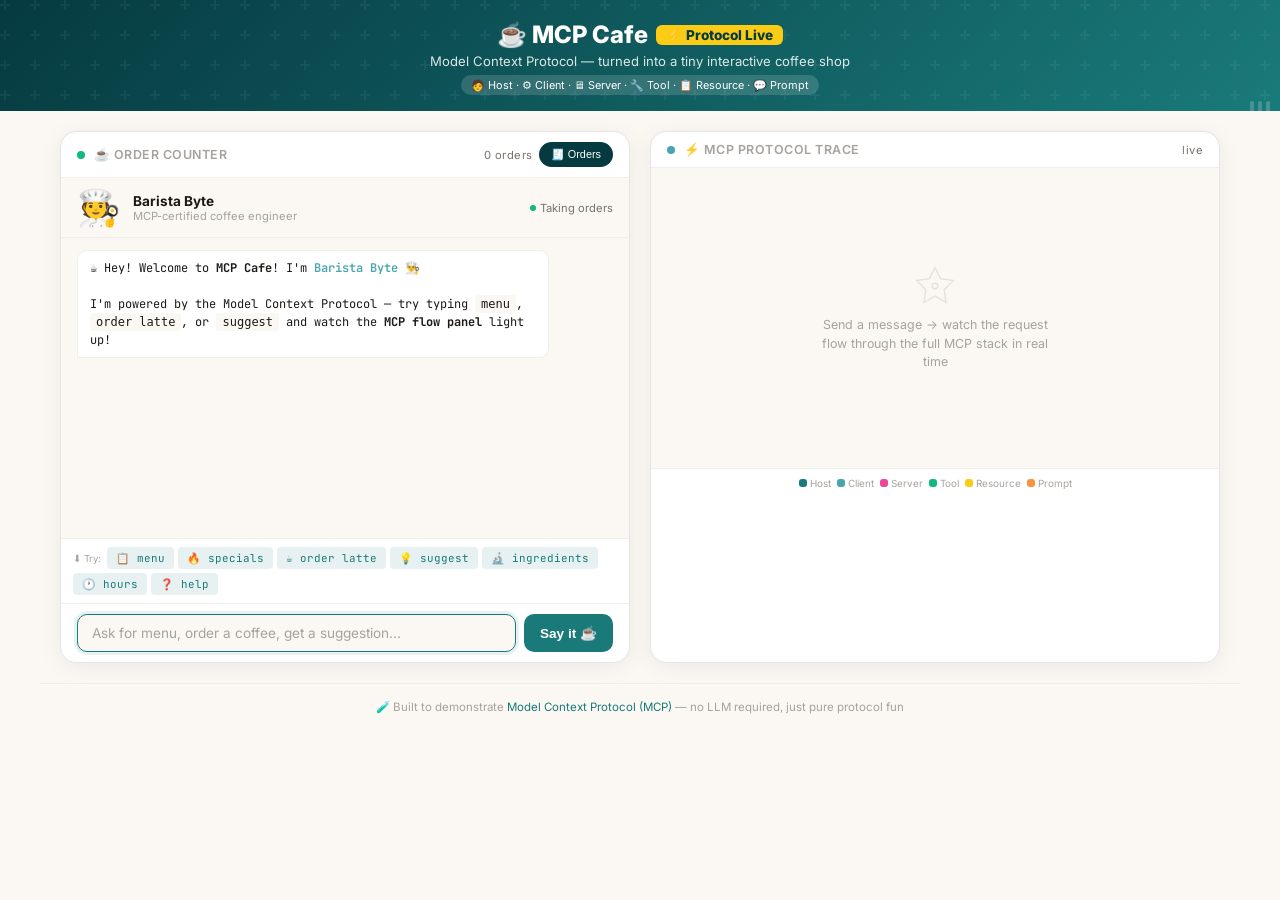
==== commit 36241c3e: "MCP Cafe: recognize direct drink names (latte, espresso, etc.) and show info + order prompt" ====
--- a/mcp-cafe/index.html
+++ b/mcp-cafe/index.html
@@ -544,11 +544,30 @@
       </div>`;
 
   }else{
-    addFlowArrow();
-    addFlowStep('❓','Client','Intent unknown — showing available options','client');
-    playError();
-    baristaMood('🤔');
-    response=`<span style="color:var(--text-dim)">Hmm, not sure what that means! Try <code style="background:var(--bg);padding:2px 6px;border-radius:3px">help</code> to see what I can do.</span>`;
+    // Check if it's a menu item name typed directly
+    const menuItem=MENU.find(i=>i.name.toLowerCase()===lower||i.name.toLowerCase().includes(lower)||lower.includes(i.name.toLowerCase()));
+    if(menuItem){
+      addFlowArrow();
+      addPacket(`📦 REQ → mcp-cafe://ingredients/${menuItem.name}`);
+      addFlowStep('🖥','Server [Resource]','Matched menu item: '+menuItem.name,'server');
+      addFlowStep('📋','Resource',`Found "${menuItem.name}" in menu`,'resource');
+      const ings=menuItem.ingredients.length===1&&menuItem.ingredients[0]==='varies daily'?['Changes daily! Ask the barista.']:menuItem.ingredients;
+      label=`🔬 ${menuItem.emoji} ${menuItem.name}`;
+      response=`<div class="g">✅ I found <strong>${menuItem.emoji} ${menuItem.name}</strong> on the menu!</div>
+        <div style="margin-top:6px;padding:6px 0">${menuItem.desc}</div>
+        <div style="margin-top:4px;font-size:0.75rem;color:var(--text-dim)">$${menuItem.price.toFixed(2)}</div>
+        <div style="margin-top:6px;border-top:1px solid var(--border-light);padding-top:6px;font-size:0.75rem">
+        <span class="o">Ingredients:</span><br>
+        ${ings.map(ing=>'• '+ing).join('<br>')}
+        </div>
+        <div style="margin-top:8px;font-size:0.78rem">Want one? <span class="cmd" style="display:inline-block;padding:3px 10px;font-size:0.75rem" onclick="document.getElementById('input').value='order ${menuItem.name}';document.getElementById('send').click()">☕ order ${menuItem.name}</span></div>`;
+    }else{
+      addFlowArrow();
+      addFlowStep('❓','Client','Intent unknown — showing available options','client');
+      playError();
+      baristaMood('🤔');
+      response=`<span style="color:var(--text-dim)">Hmm, not sure what that means! Try <code style="background:var(--bg);padding:2px 6px;border-radius:3px">help</code> to see what I can do.</span>`;
+    }
   }
 
   // Response flows back
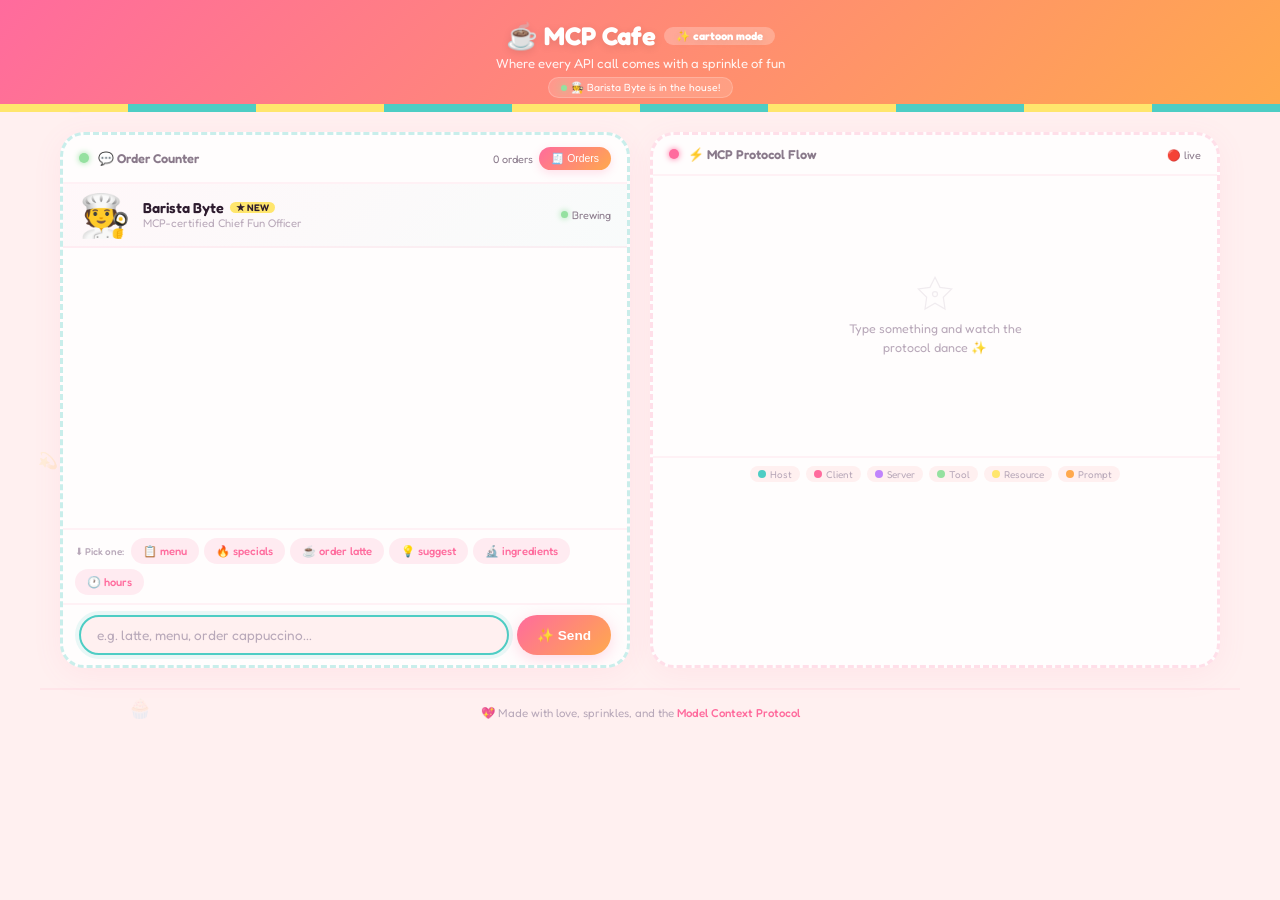
==== commit 4c838058: "MCP Cafe: cartoon/playful redesign with loading animation, pastel palette, sparkle buttons" ====
--- a/mcp-cafe/index.html
+++ b/mcp-cafe/index.html
@@ -3,210 +3,258 @@
 <head>
 <meta charset="UTF-8">
 <meta name="viewport" content="width=device-width, initial-scale=1.0">
-<title>☕ MCP Cafe — Model Context Protocol Demo</title>
-<link href="https://fonts.googleapis.com/css2?family=Inter:wght@400;500;600;700;800;900&family=JetBrains+Mono:wght@400;500&display=swap" rel="stylesheet">
+<title>☕ MCP Cafe — Playful Protocol Demo</title>
+<link href="https://fonts.googleapis.com/css2?family=Fredoka:wght@400;500;600;700&family=JetBrains+Mono:wght@400;500&display=swap" rel="stylesheet">
 <style>
 *,*::before,*::after{box-sizing:border-box;margin:0;padding:0}
-:root{--bg:#fbf7f2;--surface:#fff;--text:#1c1917;--text-muted:#78716c;--text-dim:#a8a29e;--accent:#1a7a7a;--accent-hover:#0d5c5c;--accent-glow:rgba(26,122,122,0.1);--accent2:#053a40;--pink:#ec4899;--teal:#48a5ad;--yellow:#facc15;--orange:#fb923c;--border:#e7e5e4;--border-light:#f0eeeb;--radius:16px;--radius-sm:10px;--font:'Inter',sans-serif;--mono:'JetBrains Mono',monospace;--shadow:0 4px 24px rgba(0,0,0,0.06);--shadow-lg:0 12px 48px rgba(0,0,0,0.1)}
+:root{
+  --bg:#fff0f0;--surface:#fffdfd;--text:#2d1b2e;--text-muted:#8a7a8b;--text-dim:#b8a8b9;
+  --accent:#ff6b9d;--accent-hover:#e85a8a;--accent-glow:rgba(255,107,157,0.12);
+  --blue:#4ecdc4;--blue-hover:#3dbdb5;--yellow:#ffe66d;--yellow-hover:#f5d95a;
+  --green:#95e1a0;--pink:#ff6b9d;--purple:#c084fc;--orange:#ffa94d;
+  --border:rgba(255,107,157,0.15);--border-light:rgba(255,107,157,0.08);
+  --font:'Fredoka',sans-serif;--mono:'JetBrains Mono',monospace;
+  --radius:24px;--radius-sm:14px;--shadow:0 6px 30px rgba(255,107,157,0.08);--shadow-lg:0 12px 48px rgba(255,107,157,0.12)
+}
 body{font-family:var(--font);background:var(--bg);color:var(--text);min-height:100vh;overflow-x:hidden}
 
+/* ===== FLOATING BACKGROUND DECORATIONS ===== */
+.bg-deco{position:fixed;inset:0;pointer-events:none;z-index:0;overflow:hidden}
+.bg-deco span{position:absolute;font-size:1.2rem;opacity:0.12;animation:bgFloat 12s ease-in-out infinite}
+.bg-deco span:nth-child(1){top:10%;left:5%;animation-delay:0s}
+.bg-deco span:nth-child(2){top:30%;right:8%;animation-delay:2s;font-size:1.8rem}
+.bg-deco span:nth-child(3){bottom:20%;left:10%;animation-delay:4s}
+.bg-deco span:nth-child(4){bottom:40%;right:5%;animation-delay:6s;font-size:2rem}
+.bg-deco span:nth-child(5){top:50%;left:3%;animation-delay:8s;font-size:1rem}
+.bg-deco span:nth-child(6){top:5%;right:15%;animation-delay:10s;font-size:0.9rem}
+@keyframes bgFloat{0%,100%{transform:translateY(0) rotate(0deg)}50%{transform:translateY(-20px) rotate(10deg)}}
+
 /* ===== HEADER ===== */
-.header{background:linear-gradient(135deg,var(--accent2),var(--accent));color:#fff;padding:20px 24px 16px;text-align:center;position:relative;overflow:hidden}
-.header::before{content:'';position:absolute;inset:0;background:url("data:image/svg+xml,%3Csvg width='60' height='60' viewBox='0 0 60 60' xmlns='http://www.w3.org/2000/svg'%3E%3Cg fill='none' fill-rule='evenodd'%3E%3Cg fill='%23ffffff' fill-opacity='0.05'%3E%3Cpath d='M36 34v-4h-2v4h-4v2h4v4h2v-4h4v-2h-4zm0-30V0h-2v4h-4v2h4v4h2V6h4V4h-4zM6 34v-4H4v4H0v2h4v4h2v-4h4v-2H6zM6 4V0H4v4H0v2h4v4h2V6h4V4H6z'/%3E%3C/g%3E%3C/g%3E%3C/svg%3E");pointer-events:none}
-.header h1{font-size:1.5rem;font-weight:800;position:relative;z-index:1;display:flex;align-items:center;justify-content:center;gap:8px}
-.header h1 span{background:var(--yellow);color:var(--accent2);padding:2px 10px;border-radius:6px;font-size:0.85rem}
-.header p{font-size:0.82rem;opacity:0.85;margin-top:4px;position:relative;z-index:1}
-.header-badge{display:inline-flex;align-items:center;gap:4px;background:rgba(255,255,255,0.15);padding:3px 10px;border-radius:100px;font-size:0.68rem;margin-top:6px;position:relative;z-index:1}
-
-/* ===== STEAMING COFFE CUP ANIMATION ===== */
-.coffee-steam{position:absolute;right:30px;bottom:10px;z-index:1;pointer-events:none}
-.steam{position:absolute;width:4px;height:20px;background:rgba(255,255,255,0.2);border-radius:2px;animation:steamRise 2s ease-out infinite}
-.steam:nth-child(1){left:0;animation-delay:0s}
-.steam:nth-child(2){left:8px;animation-delay:0.7s}
-.steam:nth-child(3){left:16px;animation-delay:1.4s}
-@keyframes steamRise{0%{transform:translateY(0) scaleX(1);opacity:0.4}50%{transform:translateY(-20px) scaleX(1.5);opacity:0.2}100%{transform:translateY(-40px) scaleX(2);opacity:0}}
+.header{background:linear-gradient(135deg,#ff6b9d,#ffa94d);color:#fff;padding:20px 24px 14px;text-align:center;position:relative;z-index:1;overflow:hidden}
+.header-awning{position:absolute;bottom:0;left:0;right:0;height:8px;display:flex}
+.header-awning span{flex:1;height:100%}
+.header-awning span:nth-child(odd){background:var(--yellow)}
+.header-awning span:nth-child(even){background:var(--blue)}
+.header h1{font-size:1.6rem;font-weight:700;position:relative;z-index:1;display:flex;align-items:center;justify-content:center;gap:8px;text-shadow:0 2px 8px rgba(0,0,0,0.1)}
+.header h1 span{background:rgba(255,255,255,0.25);padding:2px 12px;border-radius:100px;font-size:0.7rem;backdrop-filter:blur(4px)}
+.header p{font-size:0.82rem;opacity:0.9;margin-top:4px;position:relative;z-index:1}
+.header-neon{display:inline-flex;align-items:center;gap:4px;background:rgba(255,255,255,0.15);padding:3px 12px;border-radius:100px;font-size:0.65rem;margin-top:6px;position:relative;z-index:1;border:1px solid rgba(255,255,255,0.2)}
+.header-neon .glow{width:6px;height:6px;border-radius:50%;background:#95e1a0;box-shadow:0 0 10px #95e1a0;animation:pulse 1.5s infinite}
+
+/* ===== LOADING SCREEN ===== */
+.loading-screen{position:fixed;inset:0;background:linear-gradient(135deg,#ff6b9d,#ffa94d);display:flex;flex-direction:column;align-items:center;justify-content:center;z-index:9999;animation:loadingOut 0.6s ease forwards;animation-delay:1.8s}
+.loading-screen.hide{display:none}
+@keyframes loadingOut{from{opacity:1;transform:scale(1)}to{opacity:0;transform:scale(1.1)}}
+.loading-cup{font-size:4rem;position:relative;animation:cupBounce 0.6s cubic-bezier(0.34,1.56,0.64,1) infinite}
+@keyframes cupBounce{0%,100%{transform:translateY(0)}50%{transform:translateY(-20px)}}
+.loading-steam{position:relative;display:flex;gap:6px;margin-top:-10px;margin-bottom:16px}
+.loading-steam span{width:6px;height:24px;border-radius:3px;background:rgba(255,255,255,0.3);animation:loadSteam 1.2s ease-out infinite}
+.loading-steam span:nth-child(2){animation-delay:0.3s}
+.loading-steam span:nth-child(3){animation-delay:0.6s}
+@keyframes loadSteam{0%{transform:translateY(0) scaleX(1);opacity:0.5}100%{transform:translateY(-30px) scaleX(2);opacity:0}}
+.loading-text{color:#fff;font-size:1rem;font-weight:500;margin-top:8px;animation:loadDots 1.5s steps(4) infinite}
+@keyframes loadDots{0%{content:''}25%{content:'.'}50%{content:'..'}75%{content:'...'}}
+.loading-dots::after{content:'';animation:loadDots 1.5s steps(4) infinite}
 
 /* ===== LAYOUT ===== */
-.layout{display:grid;grid-template-columns:1fr 1fr;gap:20px;max-width:1200px;margin:20px auto;padding:0 20px}
+.layout{position:relative;z-index:1;display:grid;grid-template-columns:1fr 1fr;gap:20px;max-width:1200px;margin:20px auto;padding:0 20px}
 @media(max-width:860px){.layout{grid-template-columns:1fr;gap:16px}}
 
 /* ===== PANEL ===== */
-.panel{background:var(--surface);border-radius:var(--radius);border:1px solid var(--border);box-shadow:var(--shadow);overflow:hidden}
-.panel-header{padding:10px 16px;border-bottom:1px solid var(--border-light);display:flex;align-items:center;justify-content:space-between;font-size:0.78rem;font-weight:600;color:var(--text-dim);text-transform:uppercase;letter-spacing:0.5px}
-.panel-header .dot{width:8px;height:8px;border-radius:50%;display:inline-block;margin-right:5px}
-.dot-green{background:#10b981;animation:pulse 2s infinite}
-.dot-yellow{background:var(--yellow)}
-.dot-teal{background:var(--teal)}
+.panel{background:var(--surface);border-radius:var(--radius);border:3px dashed var(--border);box-shadow:var(--shadow);overflow:hidden;position:relative;transition:all 0.3s}
+.panel:hover{border-color:var(--accent);box-shadow:var(--shadow-lg);transform:translateY(-2px)}
+.panel:nth-child(1){border-color:rgba(78,205,196,0.3)}
+.panel:nth-child(1):hover{border-color:var(--blue)}
+.panel:nth-child(2){border-color:rgba(255,107,157,0.2)}
+.panel:nth-child(2):hover{border-color:var(--accent)}
+
+.panel-header{padding:12px 16px;border-bottom:2px solid var(--border-light);display:flex;align-items:center;justify-content:space-between;font-size:0.8rem;font-weight:600;color:var(--text-muted)}
+.panel-header .dot{width:10px;height:10px;border-radius:50%;display:inline-block;margin-right:6px;box-shadow:0 0 6px currentColor}
+.dot-green{background:#95e1a0;color:#95e1a0;animation:pulse 2s infinite}
+.dot-blue{background:var(--blue);color:var(--blue)}
+.dot-pink{background:var(--pink);color:var(--pink)}
 @keyframes pulse{0%,100%{opacity:1}50%{opacity:0.4}}
 
-/* ===== BARISTA AVATAR ===== */
-.barista-area{display:flex;align-items:center;gap:12px;padding:12px 16px;background:var(--bg);border-bottom:1px solid var(--border-light)}
-.barista-avatar{font-size:2.2rem;line-height:1;animation:bounce 3s ease-in-out infinite;cursor:pointer;transition:transform 0.2s;user-select:none}
-.barista-avatar:hover{transform:scale(1.2)}
-.barista-avatar.talk{animation:none;transform:scale(1.1)}
-@keyframes bounce{0%,100%{transform:translateY(0)}50%{transform:translateY(-6px)}}
-.barista-name{font-weight:700;font-size:0.85rem}
+/* ===== BARISTA ===== */
+.barista-area{display:flex;align-items:center;gap:12px;padding:10px 16px;background:linear-gradient(135deg,rgba(255,107,157,0.04),rgba(78,205,196,0.04));border-bottom:2px solid var(--border-light)}
+.barista-avatar{font-size:2.6rem;line-height:1;cursor:pointer;transition:all 0.2s;user-select:none;animation:baristaBounce 3s ease-in-out infinite}
+.barista-avatar:hover{transform:scale(1.2) rotate(5deg)}
+.barista-avatar.talk{animation:baristaTalk 0.4s ease}
+@keyframes baristaBounce{0%,100%{transform:translateY(0)}50%{transform:translateY(-5px)}}
+@keyframes baristaTalk{0%,100%{transform:scale(1) rotate(0deg)}25%{transform:scale(1.1) rotate(-3deg)}75%{transform:scale(1.05) rotate(3deg)}}
+.barista-bubble{position:relative;flex:1}
+.barista-name{font-weight:600;font-size:0.9rem;display:flex;align-items:center;gap:6px}
 .barista-title{font-size:0.7rem;color:var(--text-dim)}
-.barista-status{font-size:0.7rem;color:var(--text-muted);margin-left:auto;display:flex;align-items:center;gap:4px}
-.barista-status .pulse-dot{width:6px;height:6px;border-radius:50%;background:#10b981;animation:pulse 1.5s infinite}
+.barista-status{font-size:0.68rem;color:var(--text-muted);display:flex;align-items:center;gap:4px;white-space:nowrap}
+.barista-status .pulse-dot{width:7px;height:7px;border-radius:50%;background:#95e1a0;animation:pulse 1.5s infinite;box-shadow:0 0 6px #95e1a0}
 
 /* ===== CHAT ===== */
-.chat{height:300px;overflow-y:auto;padding:12px 16px;display:flex;flex-direction:column;gap:8px;background:var(--bg);scroll-behavior:smooth}
-.chat::-webkit-scrollbar{width:4px}
-.chat::-webkit-scrollbar-thumb{background:var(--border);border-radius:2px}
-.msg{max-width:88%;padding:8px 12px;border-radius:var(--radius-sm);font-size:0.82rem;line-height:1.5;animation:msgPop 0.35s cubic-bezier(0.34,1.56,0.64,1)}
-@keyframes msgPop{from{opacity:0;transform:scale(0.9) translateY(8px)}to{opacity:1;transform:scale(1) translateY(0)}}
-.msg.user{background:var(--accent);color:#fff;align-self:flex-end;border-bottom-right-radius:2px}
-.msg.bot{background:var(--surface);border:1px solid var(--border-light);align-self:flex-start;border-bottom-left-radius:2px;font-family:var(--mono);font-size:0.75rem}
-.msg.bot .c{color:var(--teal);font-weight:600}
+.chat{height:280px;overflow-y:auto;padding:12px 16px;display:flex;flex-direction:column;gap:8px;scroll-behavior:smooth}
+.chat::-webkit-scrollbar{width:5px}
+.chat::-webkit-scrollbar-thumb{background:var(--border);border-radius:3px}
+.msg{max-width:88%;padding:10px 14px;border-radius:18px;font-size:0.82rem;line-height:1.5;animation:msgPop 0.4s cubic-bezier(0.34,1.56,0.64,1)}
+@keyframes msgPop{from{opacity:0;transform:scale(0.85) translateY(10px)}to{opacity:1;transform:scale(1) translateY(0)}}
+.msg.user{background:var(--blue);color:#fff;align-self:flex-end;border-bottom-right-radius:4px}
+.msg.bot{background:linear-gradient(135deg,rgba(255,107,157,0.06),rgba(255,169,77,0.06));border:2px solid var(--border-light);align-self:flex-start;border-bottom-left-radius:4px;font-family:var(--mono);font-size:0.74rem}
+.msg.bot .c{color:var(--blue);font-weight:600}
 .msg.bot .p{color:var(--pink);font-weight:600}
-.msg.bot .y{color:#ca8a04;font-weight:600}
+.msg.bot .y{color:#d4a017;font-weight:600}
 .msg.bot .o{color:var(--orange);font-weight:600}
-.msg.bot .g{color:#10b981;font-weight:600}
+.msg.bot .g{color:#5cb85c;font-weight:600}
+
+/* ===== SPARKLE BUTTON ===== */
+.sparkle-btn{background:linear-gradient(135deg,var(--accent),var(--orange));color:#fff;border:none;border-radius:100px;padding:10px 20px;font-size:0.85rem;font-weight:600;cursor:pointer;transition:all 0.2s cubic-bezier(0.34,1.56,0.64,1);white-space:nowrap;position:relative;overflow:hidden;box-shadow:0 4px 16px rgba(255,107,157,0.25)}
+.sparkle-btn:hover{transform:scale(1.06) translateY(-2px);box-shadow:0 6px 24px rgba(255,107,157,0.35)}
+.sparkle-btn:active{transform:scale(0.95)}
+.sparkle-btn::after{content:'';position:absolute;inset:0;background:linear-gradient(135deg,transparent 40%,rgba(255,255,255,0.15) 50%,transparent 60%);transform:translateX(-100%) rotate(15deg);transition:transform 0.6s}
+.sparkle-btn:hover::after{transform:translateX(200%) rotate(15deg)}
 
 /* ===== CHAT INPUT ===== */
-.chat-input{display:flex;gap:8px;padding:10px 16px;border-top:1px solid var(--border-light)}
-.chat-input input{flex:1;border:1px solid var(--border);border-radius:var(--radius-sm);padding:10px 14px;font-size:0.85rem;font-family:var(--font);outline:none;transition:all 0.2s;background:var(--bg)}
-.chat-input input:focus{border-color:var(--accent);box-shadow:0 0 0 3px var(--accent-glow)}
+.chat-input{display:flex;gap:8px;padding:10px 16px;border-top:2px solid var(--border-light)}
+.chat-input input{flex:1;border:2px solid var(--border);border-radius:100px;padding:10px 16px;font-size:0.85rem;font-family:var(--font);outline:none;transition:all 0.2s;background:var(--bg)}
+.chat-input input:focus{border-color:var(--blue);box-shadow:0 0 0 4px rgba(78,205,196,0.12)}
 .chat-input input::placeholder{color:var(--text-dim)}
-.chat-input button{background:var(--accent);color:#fff;border:none;border-radius:var(--radius-sm);padding:10px 16px;font-size:0.85rem;font-weight:600;cursor:pointer;transition:all 0.2s;white-space:nowrap;position:relative;overflow:hidden}
-.chat-input button:hover{background:var(--accent-hover);transform:translateY(-1px)}
-.chat-input button:active{transform:translateY(0)}
-.chat-input button::after{content:'';position:absolute;inset:0;background:linear-gradient(135deg,transparent 40%,rgba(255,255,255,0.1) 50%,transparent 60%);transform:translateX(-100%);transition:transform 0.6s}
-.chat-input button:hover::after{transform:translateX(100%)}
 
 /* ===== COMMANDS ===== */
-.commands{display:flex;flex-wrap:wrap;gap:4px;padding:8px 12px;border-top:1px solid var(--border-light);align-items:center}
-.cmd{padding:3px 8px;border-radius:4px;background:var(--accent-glow);color:var(--accent);font-family:var(--mono);font-size:0.68rem;cursor:pointer;transition:all 0.2s;border:1px solid transparent;white-space:nowrap}
-.cmd:hover{background:var(--accent);color:#fff;transform:scale(1.05)}
-.cmd:active{transform:scale(0.95)}
-.cmd-tag{font-size:0.6rem;color:var(--text-dim);margin-right:2px;font-family:var(--font)}
+.commands{display:flex;flex-wrap:wrap;gap:5px;padding:8px 12px;border-top:2px solid var(--border-light);align-items:center}
+.cmd{display:inline-flex;align-items:center;gap:3px;padding:4px 10px;border-radius:100px;background:var(--accent-glow);color:var(--accent);font-family:var(--font);font-size:0.7rem;font-weight:500;cursor:pointer;transition:all 0.2s cubic-bezier(0.34,1.56,0.64,1);border:2px solid transparent;white-space:nowrap}
+.cmd:hover{background:var(--accent);color:#fff;transform:scale(1.08);border-color:var(--accent-hover)}
+.cmd:active{transform:scale(0.9)}
+.cmd-tag{font-size:0.62rem;color:var(--text-dim);margin-right:2px;font-weight:500}
 
 /* ===== MCP FLOW ===== */
-.flowviz{height:300px;overflow-y:auto;padding:16px;display:flex;flex-direction:column;gap:8px;background:var(--bg);font-family:var(--mono);font-size:0.72rem;scroll-behavior:smooth}
-.flowviz::-webkit-scrollbar{width:4px}
-.flowviz::-webkit-scrollbar-thumb{background:var(--border);border-radius:2px}
-.flowviz-empty{display:flex;flex-direction:column;align-items:center;justify-content:center;height:100%;color:var(--text-dim);text-align:center;gap:8px;animation:fadeIn 0.8s ease}
-.flowviz-empty svg{width:44px;height:44px;opacity:0.25}
-.flowviz-empty p{font-size:0.78rem;font-family:var(--font);max-width:240px;line-height:1.5}
-.flow-step{display:flex;align-items:center;gap:8px;padding:7px 10px;border-radius:var(--radius-sm);background:var(--surface);border:1px solid var(--border-light);animation:stepSlide 0.4s cubic-bezier(0.34,1.56,0.64,1)}
-@keyframes stepSlide{from{opacity:0;transform:translateX(-20px) scale(0.95)}to{opacity:1;transform:translateX(0) scale(1)}}
-.flow-step .icon{width:26px;height:26px;border-radius:6px;display:flex;align-items:center;justify-content:center;font-size:0.7rem;flex-shrink:0;transition:transform 0.3s}
-.flow-step .icon:hover{transform:scale(1.3)}
-.flow-step .icon.host{background:var(--accent);color:#fff;box-shadow:0 2px 8px rgba(26,122,122,0.3)}
-.flow-step .icon.client{background:var(--teal);color:#fff;box-shadow:0 2px 8px rgba(72,165,173,0.3)}
-.flow-step .icon.server{background:var(--pink);color:#fff;box-shadow:0 2px 8px rgba(236,73,153,0.3)}
-.flow-step .icon.tool{background:#10b981;color:#fff;box-shadow:0 2px 8px rgba(16,185,129,0.3)}
-.flow-step .icon.resource{background:var(--yellow);color:var(--accent2);box-shadow:0 2px 8px rgba(250,204,21,0.3)}
-.flow-step .icon.prompt{background:var(--orange);color:#fff;box-shadow:0 2px 8px rgba(251,146,60,0.3)}
-.flow-step .label{flex:1;font-weight:500;font-family:var(--font);font-size:0.75rem;line-height:1.3}
-.flow-step .detail{color:var(--text-dim);font-size:0.65rem;text-align:right;font-family:var(--mono);flex-shrink:0;max-width:120px;overflow:hidden;text-overflow:ellipsis;white-space:nowrap}
-.flow-arrow{text-align:center;color:var(--text-dim);font-size:0.6rem;line-height:1;padding:0;animation:arrowPop 0.3s ease}
-@keyframes arrowPop{from{opacity:0;transform:scale(0.5)}to{opacity:1;transform:scale(1)}}
-
-/* ===== PACKET ANIMATION ===== */
-.flow-packet{display:flex;align-items:center;gap:8px;padding:4px 10px;border-radius:100px;background:linear-gradient(90deg,var(--accent-glow),rgba(236,73,153,0.08));font-size:0.65rem;color:var(--accent);animation:packetFly 0.6s ease;border:1px dashed var(--accent)}
-@keyframes packetFly{from{opacity:0;transform:translateX(-30px)}to{opacity:1;transform:translateX(0)}}
-.flow-packet .pkt-dot{width:6px;height:6px;border-radius:50%;background:var(--accent);animation:pulse 1s infinite}
-
-/* ===== LIVE ORDER BOARD ===== */
-.order-board{position:fixed;top:0;right:0;width:220px;height:100vh;background:var(--accent2);color:#fff;padding:16px;overflow-y:auto;z-index:1000;transform:translateX(100%);transition:transform 0.4s cubic-bezier(0.34,1.56,0.64,1);font-size:0.75rem}
+.flowviz{height:280px;overflow-y:auto;padding:16px;display:flex;flex-direction:column;gap:7px;scroll-behavior:smooth}
+.flowviz::-webkit-scrollbar{width:5px}
+.flowviz::-webkit-scrollbar-thumb{background:var(--border);border-radius:3px}
+.flowviz-empty{display:flex;flex-direction:column;align-items:center;justify-content:center;height:100%;color:var(--text-dim);text-align:center;gap:6px;animation:fadeIn 0.8s ease}
+.flowviz-empty svg{width:40px;height:40px;opacity:0.2}
+.flowviz-empty p{font-size:0.78rem;max-width:220px;line-height:1.5}
+.flow-step{display:flex;align-items:center;gap:8px;padding:8px 12px;border-radius:var(--radius-sm);background:var(--surface);border:2px solid var(--border-light);animation:stepPop 0.4s cubic-bezier(0.34,1.56,0.64,1)}
+@keyframes stepPop{from{opacity:0;transform:scale(0.9) translateX(-15px)}to{opacity:1;transform:scale(1) translateX(0)}}
+.flow-step .icon{width:28px;height:28px;border-radius:8px;display:flex;align-items:center;justify-content:center;font-size:0.7rem;flex-shrink:0;transition:all 0.3s}
+.flow-step .icon:hover{transform:scale(1.3) rotate(10deg)}
+.flow-step .icon.host{background:var(--blue);color:#fff;box-shadow:0 3px 10px rgba(78,205,196,0.3)}
+.flow-step .icon.client{background:var(--pink);color:#fff;box-shadow:0 3px 10px rgba(255,107,157,0.3)}
+.flow-step .icon.server{background:var(--purple);color:#fff;box-shadow:0 3px 10px rgba(192,132,252,0.3)}
+.flow-step .icon.tool{background:var(--green);color:var(--text);box-shadow:0 3px 10px rgba(149,225,160,0.3)}
+.flow-step .icon.resource{background:var(--yellow);color:var(--text);box-shadow:0 3px 10px rgba(255,230,109,0.3)}
+.flow-step .icon.prompt{background:var(--orange);color:#fff;box-shadow:0 3px 10px rgba(255,169,77,0.3)}
+.flow-step .label{flex:1;font-weight:500;font-size:0.75rem;line-height:1.3}
+.flow-step .detail{color:var(--text-dim);font-size:0.65rem;text-align:right;max-width:120px;overflow:hidden;text-overflow:ellipsis;white-space:nowrap}
+.flow-arrow{text-align:center;color:var(--text-dim);font-size:0.6rem;line-height:1;padding:0;animation:arrowBounce 0.3s ease}
+@keyframes arrowBounce{from{opacity:0;transform:scale(0.3)}to{opacity:1;transform:scale(1)}}
+.flow-packet{display:flex;align-items:center;gap:6px;padding:3px 12px;border-radius:100px;background:linear-gradient(90deg,rgba(78,205,196,0.1),rgba(255,107,157,0.06));font-size:0.62rem;color:var(--blue);animation:packetZip 0.5s cubic-bezier(0.34,1.56,0.64,1);border:1px dashed var(--blue)}
+@keyframes packetZip{from{opacity:0;transform:translateX(-20px) scale(0.8)}to{opacity:1;transform:translateX(0) scale(1)}}
+.flow-packet .pkt-dot{width:5px;height:5px;border-radius:50%;background:var(--blue);animation:pulse 1s infinite}
+
+/* ===== ORDER BOARD ===== */
+.order-board{position:fixed;top:0;right:0;width:240px;height:100vh;background:linear-gradient(180deg,#2d1b2e,#1a0f1b);color:#fff;padding:20px;overflow-y:auto;z-index:1000;transform:translateX(100%);transition:transform 0.5s cubic-bezier(0.34,1.56,0.64,1);font-size:0.75rem}
 .order-board.open{transform:translateX(0)}
-.order-board h3{font-size:0.85rem;margin-bottom:12px;display:flex;align-items:center;gap:6px}
-.order-board .order-ticket{padding:8px 10px;background:rgba(255,255,255,0.08);border-radius:8px;margin-bottom:8px;animation:ticketIn 0.4s ease}
-@keyframes ticketIn{from{opacity:0;transform:translateX(20px)}to{opacity:1;transform:translateX(0)}}
+.order-board h3{font-size:0.85rem;margin-bottom:14px;display:flex;align-items:center;gap:6px;color:var(--yellow)}
+.order-board .order-ticket{padding:10px 12px;background:rgba(255,255,255,0.06);border-radius:14px;margin-bottom:8px;border:1px solid rgba(255,255,255,0.08);animation:ticketIn 0.4s cubic-bezier(0.34,1.56,0.64,1)}
+@keyframes ticketIn{from{opacity:0;transform:translateX(30px) rotate(2deg)}to{opacity:1;transform:translateX(0) rotate(0deg)}}
 .order-board .order-ticket .num{font-size:0.6rem;color:var(--yellow);font-weight:700}
-.order-board .order-ticket .item{font-size:0.82rem;font-weight:600;margin:2px 0}
-.order-board .order-ticket .time{font-size:0.6rem;color:rgba(255,255,255,0.5)}
-.order-board .order-ticket .status{font-size:0.6rem;color:#10b981}
-.order-board-close{position:absolute;top:12px;right:12px;background:none;border:none;color:#fff;font-size:1.2rem;cursor:pointer;opacity:0.6;transition:opacity 0.2s}
+.order-board .order-ticket .item{font-size:0.85rem;font-weight:600;margin:3px 0}
+.order-board .order-ticket .time{font-size:0.6rem;color:rgba(255,255,255,0.4)}
+.order-board .order-ticket .status{font-size:0.6rem;color:#95e1a0}
+.order-board-close{position:absolute;top:14px;right:14px;background:none;border:none;color:#fff;font-size:1.3rem;cursor:pointer;opacity:0.5;transition:opacity 0.2s}
 .order-board-close:hover{opacity:1}
-.board-toggle{background:var(--accent2);color:#fff;border:none;border-radius:100px;padding:6px 12px;font-size:0.68rem;cursor:pointer;display:flex;align-items:center;gap:4px;transition:all 0.2s;white-space:nowrap}
-.board-toggle:hover{background:var(--accent);transform:scale(1.05)}
+.board-toggle{background:linear-gradient(135deg,var(--accent),var(--orange));color:#fff;border:none;border-radius:100px;padding:5px 12px;font-size:0.65rem;cursor:pointer;display:flex;align-items:center;gap:4px;transition:all 0.2s cubic-bezier(0.34,1.56,0.64,1);white-space:nowrap;box-shadow:0 3px 10px rgba(255,107,157,0.2)}
+.board-toggle:hover{transform:scale(1.08);box-shadow:0 5px 16px rgba(255,107,157,0.3)}
 
 /* ===== CONFETTI ===== */
 .confetti-container{position:fixed;top:0;left:0;width:100%;height:100%;pointer-events:none;z-index:9999;overflow:hidden}
-.confetti-piece{position:absolute;top:-10px;width:8px;height:8px;border-radius:2px;animation:confettiFall linear forwards}
+.confetti-piece{position:absolute;top:-10px;border-radius:3px;animation:confettiFall linear forwards}
 @keyframes confettiFall{0%{transform:translateY(0) rotate(0deg);opacity:1}100%{transform:translateY(110vh) rotate(720deg);opacity:0}}
 
 /* ===== LEGEND ===== */
-.legend{display:flex;flex-wrap:wrap;gap:6px;padding:8px 12px;border-top:1px solid var(--border-light);justify-content:center}
-.legend-item{display:flex;align-items:center;gap:3px;font-size:0.62rem;color:var(--text-dim)}
-.legend-dot{width:8px;height:8px;border-radius:3px;flex-shrink:0}
+.legend{display:flex;flex-wrap:wrap;gap:6px;padding:8px 12px;border-top:2px solid var(--border-light);justify-content:center}
+.legend-item{display:flex;align-items:center;gap:4px;font-size:0.62rem;color:var(--text-dim);background:var(--bg);padding:2px 8px;border-radius:100px}
+.legend-dot{width:8px;height:8px;border-radius:4px;flex-shrink:0}
 
 /* ===== FOOTER ===== */
-.footer{text-align:center;padding:16px 24px;font-size:0.72rem;color:var(--text-dim);border-top:1px solid var(--border-light);max-width:1200px;margin:0 auto}
-.footer a{color:var(--accent);text-decoration:none}
+.footer{position:relative;z-index:1;text-align:center;padding:16px 24px;font-size:0.72rem;color:var(--text-dim);border-top:2px solid var(--border-light);max-width:1200px;margin:0 auto}
+.footer a{color:var(--accent);text-decoration:none;font-weight:500}
 .footer a:hover{text-decoration:underline}
 
 /* ===== RESPONSIVE ===== */
-.overlay{display:none;position:fixed;inset:0;background:rgba(0,0,0,0.3);z-index:999}
+.overlay{display:none;position:fixed;inset:0;background:rgba(45,27,46,0.3);z-index:999}
 .overlay.show{display:block}
-@media(max-width:860px){.order-board{width:100%}.coffee-steam{display:none}}
+@media(max-width:860px){.order-board{width:100%}}
+@keyframes fadeIn{from{opacity:0}to{opacity:1}}
 </style>
 </head>
 <body>
 
+<!-- ===== LOADING SCREEN ===== -->
+<div class="loading-screen" id="loadingScreen">
+  <div class="loading-cup" style="position:relative">☕</div>
+  <div class="loading-steam"><span></span><span></span><span></span></div>
+  <div class="loading-text">Brewing something good<span class="loading-dots"></span></div>
+</div>
+
+<!-- ===== BACKGROUND DECORATIONS ===== -->
+<div class="bg-deco"><span>☕</span><span>✨</span><span>🧁</span><span>🌸</span><span>💫</span><span>🍪</span></div>
+
 <!-- ===== HEADER ===== -->
 <div class="header">
-  <div class="coffee-steam"><div class="steam"></div><div class="steam"></div><div class="steam"></div></div>
-  <h1>☕ MCP Cafe <span>⚡ Protocol Live</span></h1>
-  <p>Model Context Protocol — turned into a tiny interactive coffee shop</p>
-  <div class="header-badge">🧑 Host · ⚙ Client · 🖥 Server · 🔧 Tool · 📋 Resource · 💬 Prompt</div>
+  <div class="header-awning"><span></span><span></span><span></span><span></span><span></span><span></span><span></span><span></span><span></span><span></span></div>
+  <h1>☕ MCP Cafe <span>✨ cartoon mode</span></h1>
+  <p>Where every API call comes with a sprinkle of fun</p>
+  <div class="header-neon"><span class="glow"></span> 🧑‍🍳 Barista Byte is in the house!</div>
 </div>
 
 <div class="layout">
   <!-- ===== CHAT PANEL ===== -->
-  <div class="panel">
+  <div class="panel" style="border-style:dashed">
     <div class="panel-header">
-      <span><span class="dot dot-green"></span> ☕ Order Counter</span>
+      <span><span class="dot dot-green"></span> 💬 Order Counter</span>
       <div style="display:flex;gap:6px;align-items:center">
-        <span style="font-weight:400;text-transform:none;color:var(--text-muted);font-size:0.7rem"><span id="orderCount">0</span> orders</span>
+        <span style="font-weight:400;text-transform:none;color:var(--text-muted);font-size:0.68rem"><span id="orderCount">0</span> orders</span>
         <button class="board-toggle" onclick="toggleBoard()">🧾 Orders</button>
       </div>
     </div>
     <div class="barista-area">
       <div class="barista-avatar" id="barista">🧑‍🍳</div>
-      <div>
-        <div class="barista-name">Barista Byte</div>
-        <div class="barista-title">MCP-certified coffee engineer</div>
+      <div class="barista-bubble">
+        <div class="barista-name">Barista Byte <span style="font-size:0.6rem;background:var(--yellow);padding:0 6px;border-radius:100px;color:var(--text)">★ NEW</span></div>
+        <div class="barista-title">MCP-certified Chief Fun Officer</div>
       </div>
-      <div class="barista-status"><span class="pulse-dot"></span> Taking orders</div>
+      <div class="barista-status"><span class="pulse-dot"></span> Brewing</div>
     </div>
     <div class="chat" id="chat"></div>
     <div class="commands">
-      <span class="cmd-tag">⬇ Try:</span>
+      <span class="cmd-tag">⬇ Pick one:</span>
       <span class="cmd" data-cmd="menu">📋 menu</span>
       <span class="cmd" data-cmd="specials">🔥 specials</span>
       <span class="cmd" data-cmd="order latte">☕ order latte</span>
       <span class="cmd" data-cmd="suggest">💡 suggest</span>
       <span class="cmd" data-cmd="ingredients of espresso">🔬 ingredients</span>
       <span class="cmd" data-cmd="hours">🕐 hours</span>
-      <span class="cmd" data-cmd="help">❓ help</span>
     </div>
     <div class="chat-input">
-      <input type="text" id="input" placeholder="Ask for menu, order a coffee, get a suggestion..." autofocus>
-      <button id="send">Say it ☕</button>
+      <input type="text" id="input" placeholder="e.g. latte, menu, order cappuccino..." autofocus>
+      <button class="sparkle-btn" id="send">✨ Send</button>
     </div>
   </div>
 
   <!-- ===== MCP FLOW PANEL ===== -->
-  <div class="panel">
+  <div class="panel" style="border-style:dashed">
     <div class="panel-header">
-      <span><span class="dot dot-teal"></span> ⚡ MCP Protocol Trace</span>
-      <span style="font-weight:400;text-transform:none;color:var(--text-muted);font-size:0.7rem">live</span>
+      <span><span class="dot dot-pink"></span> ⚡ MCP Protocol Flow</span>
+      <span style="font-weight:400;text-transform:none;color:var(--text-muted);font-size:0.68rem">🔴 live</span>
     </div>
     <div class="flowviz" id="flowviz">
       <div class="flowviz-empty" id="emptyFlow">
         <svg viewBox="0 0 48 48" fill="none" stroke="currentColor" stroke-width="1.5"><path d="M24 4L30 16L44 18L34 28L36 42L24 35L12 42L14 28L4 18L18 16L24 4Z"/><circle cx="24" cy="24" r="3"/></svg>
-        <p>Send a message → watch the request flow through the full MCP stack in real time</p>
+        <p>Type something and watch the protocol dance ✨</p>
       </div>
     </div>
     <div class="legend">
-      <span class="legend-item"><span class="legend-dot" style="background:var(--accent)"></span> Host</span>
-      <span class="legend-item"><span class="legend-dot" style="background:var(--teal)"></span> Client</span>
-      <span class="legend-item"><span class="legend-dot" style="background:var(--pink)"></span> Server</span>
-      <span class="legend-item"><span class="legend-dot" style="background:#10b981"></span> Tool</span>
+      <span class="legend-item"><span class="legend-dot" style="background:var(--blue)"></span> Host</span>
+      <span class="legend-item"><span class="legend-dot" style="background:var(--pink)"></span> Client</span>
+      <span class="legend-item"><span class="legend-dot" style="background:var(--purple)"></span> Server</span>
+      <span class="legend-item"><span class="legend-dot" style="background:var(--green)"></span> Tool</span>
       <span class="legend-item"><span class="legend-dot" style="background:var(--yellow)"></span> Resource</span>
       <span class="legend-item"><span class="legend-dot" style="background:var(--orange)"></span> Prompt</span>
     </div>
@@ -214,7 +262,7 @@
 </div>
 
 <div class="footer">
-  🧪 Built to demonstrate <a href="https://modelcontextprotocol.io" target="_blank">Model Context Protocol (MCP)</a> — no LLM required, just pure protocol fun
+  💖 Made with love, sprinkles, and the <a href="https://modelcontextprotocol.io" target="_blank">Model Context Protocol</a>
 </div>
 
 <!-- ===== ORDER BOARD ===== -->
@@ -223,30 +271,29 @@
   <button class="order-board-close" onclick="toggleBoard()">✕</button>
   <h3>🧾 Live Orders</h3>
   <div id="orderList">
-    <div style="font-size:0.7rem;opacity:0.5;text-align:center;margin-top:40px">No orders yet — be the first!</div>
+    <div style="font-size:0.7rem;opacity:0.5;text-align:center;margin-top:40px">No orders yet — be the first cutie! ☕</div>
   </div>
 </div>
 
-<!-- ===== CONFETTI CONTAINER ===== -->
+<!-- ===== CONFETTI ===== -->
 <div class="confetti-container" id="confettiContainer"></div>
 
 <script>
 // ============================================================
-//  MCP Cafe — The Full Stack in One Tiny Coffee Shop
+//  MCP Cafe — The Cutest Protocol Demo on the Web
 // ============================================================
 
-// --- MCP Data ---
 const MENU = [
-  { name:'Espresso',price:3.00,ingredients:['espresso beans','water'],desc:'Single shot of pure energy',emoji:'☕' },
-  { name:'Cappuccino',price:4.50,ingredients:['espresso beans','milk','foam'],desc:'Classic Italian comfort',emoji:'☕' },
-  { name:'Latte',price:4.50,ingredients:['espresso beans','steamed milk'],desc:'Smooth and creamy',emoji:'🥛' },
-  { name:'Flat White',price:4.50,ingredients:['espresso beans','microfoam milk'],desc:'Stronger, velvety texture',emoji:'⬜' },
-  { name:'Cold Brew',price:4.75,ingredients:['coarse ground beans','cold water','18 hours of patience'],desc:'Smooth, low-acid caffeine',emoji:'🧊' },
-  { name:'Matcha Latte',price:5.00,ingredients:['matcha powder','steamed milk','vanilla'],desc:'Ceremonial grade, earthy sweet',emoji:'🍵' },
-  { name:'Chai Latte',price:4.75,ingredients:['chai concentrate','steamed milk','honey'],desc:'Spiced and warming',emoji:'🌶️' },
-  { name:'Iced Mocha',price:5.25,ingredients:['espresso beans','chocolate','milk','ice'],desc:'Espresso + chocolate over ice',emoji:'🍫' },
-  { name:'Pastry of the Day',price:4.00,ingredients:['varies daily'],desc:'Ask the barista!',emoji:'🥐' },
-  { name:'Avocado Toast',price:8.00,ingredients:['sourdough','avocado','cherry tomatoes','microgreens','olive oil'],desc:'The classic',emoji:'🥑' }
+  { name:'Espresso',price:3.00,ingredients:['espresso beans','water'],desc:'Tiny but mighty — pure caffeine in a hug-sized cup',emoji:'☕' },
+  { name:'Cappuccino',price:4.50,ingredients:['espresso beans','milk','foam'],desc:'Fluffy, Italian, and ready to make you feel fancy',emoji:'☕' },
+  { name:'Latte',price:4.50,ingredients:['espresso beans','steamed milk'],desc:'The people pleaser. Smooth, warm, always there for you',emoji:'🥛' },
+  { name:'Flat White',price:4.50,ingredients:['espresso beans','microfoam milk'],desc:'Like a latte but cooler. No explanation needed',emoji:'⬜' },
+  { name:'Cold Brew',price:4.75,ingredients:['coarse ground beans','cold water','18 hours of patience'],desc:'Smooth operator. Zero bitterness, full chill vibes',emoji:'🧊' },
+  { name:'Matcha Latte',price:5.00,ingredients:['matcha powder','steamed milk','vanilla'],desc:'Earthy, vibrant, and your Instagram will thank you',emoji:'🍵' },
+  { name:'Chai Latte',price:4.75,ingredients:['chai concentrate','steamed milk','honey'],desc:'Spiced like a warm hug from your favourite person',emoji:'🌶️' },
+  { name:'Iced Mocha',price:5.25,ingredients:['espresso beans','chocolate','milk','ice'],desc:'Chocolate + espresso = the best decision you\\'ll make today',emoji:'🍫' },
+  { name:'Pastry of the Day',price:4.00,ingredients:['varies daily'],desc:'Ask the barista or live dangerously. Either works',emoji:'🥐' },
+  { name:'Avocado Toast',price:8.00,ingredients:['sourdough','avocado','cherry tomatoes','microgreens','olive oil'],desc:'Yes, we have it. Yes, it\\'s worth the hype',emoji:'🥑' }
 ];
 
 const SPECIALS = [
@@ -255,349 +302,197 @@
   { name:'🍄 Truffle Mushroom Toast',price:9.00,desc:'Sourdough, truffle oil, wild mushrooms, parmesan' }
 ];
 
-const HOURS = { weekday:'7:00 AM — 6:00 PM',weekend:'8:00 AM — 4:00 PM' };
-
-const BARISTA_MOODS = {
-  welcome:['Hey! Welcome to MCP Cafe. What can I brew for you?','Oh hey! You look like you need coffee. Same.','Welcome! *polishes espresso machine* Ready to order?'],
-  order:[`Coming right up! ☕`,`One legendary brew, on its way!`,`*fires up espresso machine* You got it!`],
-  thanks:[`Anytime! Come back soon! 😊`,`You're the best customer I've had in the last 5 minutes!`,`My pleasure! Tell your friends about MCP Cafe!`],
-  specials:[`Ooh, great pick! One of my favs.`,`Excellent choice, chef's kiss! 👨‍🍳`,'A person of taste, I see!'],
-  suggest:[`Great question! Let me think... *adjusts apron*`,`Ooh I LOVE making recommendations!`,`Alright, let me channel my inner barista...`],
-  error:[`Oops! *spills coffee* Let me clean that up.`,`Uh oh, that's not on the menu! Try "menu" to see what we've got.`,`*confused barista noises* 🤔`],
-  chaos:[`*knocks over a cup* SORRY! Anyway — `,`THE ESPRESSO MACHINE IS — just kidding, it's fine. Try something else!`]
+const HOURS={weekday:'7:00 AM — 6:00 PM',weekend:'8:00 AM — 4:00 PM'};
+
+const BARISTA_LINES={
+  welcome:['Oh hey! You made it! ☕','Welcome to MCP Cafe! Grab a seat!','You look like you need coffee. Same, honestly.'],
+  order:[`One legendary brew incoming! ☕`,`*sparkles intensify* Coming right up!`,`*puts on apron dramatically* You got it!`],
+  thanks:[`Anytime, friend! Come back soon! 💖`,`You're my favourite customer in the last 5 minutes!`,`Bring your friends, I make a mean latte!`],
+  error:[`Oopsie! *drops a spoon* Let me try that again!`,`Hmm, that's not on the menu! Try "menu" maybe?`],
+  suggest:[`Ooh I LOVE recommendations! Let me think...`,`*adjusts apron thoughtfully* Great question!`]
 };
-
-function randomMood(arr){return arr[Math.floor(Math.random()*arr.length)]}
+function rand(arr){return arr[Math.floor(Math.random()*arr.length)]}
 
 // --- MCP Server ---
-const MCPServer = {
+const S={
   resources:{
     menu:()=>({type:'resource',uri:'mcp-cafe://menu',data:MENU}),
     specials:()=>({type:'resource',uri:'mcp-cafe://specials',data:SPECIALS}),
     hours:()=>({type:'resource',uri:'mcp-cafe://hours',data:HOURS}),
     ingredients:(item)=>{
-      const found=MENU.find(i=>i.name.toLowerCase()===item.toLowerCase());
-      if(!found) return {type:'resource',uri:`mcp-cafe://ingredients/${item}`,error:`"${item}" not on menu`};
-      return {type:'resource',uri:`mcp-cafe://ingredients/${item}`,data:{name:found.name,ingredients:found.ingredients,desc:found.desc,emoji:found.emoji}};
+      const f=MENU.find(i=>i.name.toLowerCase()===item.toLowerCase());
+      return f?{type:'resource',uri:`mcp-cafe://ingredients/${item}`,data:{name:f.name,ingredients:f.ingredients,desc:f.desc,emoji:f.emoji}}
+            :{type:'resource',uri:`mcp-cafe://ingredients/${item}`,error:`"${item}" not on menu`};
     }
   },
   tools:{
     order:(item,qty=1)=>{
-      const found=MENU.find(i=>i.name.toLowerCase()===item.toLowerCase());
-      if(!found) return {type:'tool',tool:'order',result:{error:`"${item}" isn't on the menu. Try "menu" to see what we've got!`,chaos:true}};
-      const total=(found.price*qty).toFixed(2);
-      const orderId='MCP-'+Math.random().toString(36).slice(2,8).toUpperCase();
-      return {type:'tool',tool:'order',result:{success:true,orderId,items:[{name:found.name,qty,price:found.price}],total,message:`${found.emoji} Order #${orderId} placed! ${qty}x ${found.name} = $${total}. Ready in 5 min!`}};
+      const f=MENU.find(i=>i.name.toLowerCase()===item.toLowerCase());
+      if(!f) return {type:'tool',tool:'order',result:{error:`"${item}" isn't on the menu! Try "menu" to see what we've got 🫶`,chaos:true}};
+      const total=(f.price*qty).toFixed(2);
+      const id='MCP-'+Math.random().toString(36).slice(2,8).toUpperCase();
+      return {type:'tool',tool:'order',result:{success:true,orderId:id,items:[{name:f.name,qty,price:f.price}],total,message:`${f.emoji} Order #${id} placed! ${qty}x ${f.name} = $${total}. Ready in 5 min!`}};
     }
   },
   prompts:{
     suggest:(prefs)=>{
       const moods=[
-        {vibe:'need energy',pick:'Cold Brew',reason:'Smooth, strong, and cold — perfect for powering through that code review',emoji:'🧊'},
-        {vibe:'feeling cozy',pick:'Chai Latte',reason:'Spiced, warm, and comforting like a warm blanket for your insides',emoji:'🌶️'},
-        {vibe:'want something sweet',pick:'Iced Mocha',reason:'Chocolate + espresso = the dessert that doubles as a productivity hack',emoji:'🍫'},
-        {vibe:'keeping it simple',pick:'Flat White',reason:'No fuss, all flavor. For people who know what they want.',emoji:'⬜'},
-        {vibe:'trying something new',pick:'Matcha Latte',reason:'Earthy, vibrant, and utterly Instagrammable. Your laptop deserves a cute drink pic.',emoji:'🍵'}
+        {vibe:'need energy',pick:'Cold Brew',reason:'Smooth, strong, and cold. Your brain will thank you',emoji:'🧊'},
+        {vibe:'feeling cozy',pick:'Chai Latte',reason:'Spiced and warm — like a hug in a mug',emoji:'🌶️'},
+        {vibe:'want something sweet',pick:'Iced Mocha',reason:'Chocolate + espresso = happiness in liquid form',emoji:'🍫'},
+        {vibe:'keeping it simple',pick:'Flat White',reason:'No fuss, all flavour. For the minimalists',emoji:'⬜'},
+        {vibe:'feeling adventurous',pick:'Matcha Latte',reason:'Earthy, vibrant, and your camera roll deserves it',emoji:'🍵'}
       ];
-      const match=prefs?moods.find(m=>prefs.toLowerCase().includes(m.vibe.replace(/ /g,''))):null;
-      const pick=match||moods[Math.floor(Math.random()*moods.length)];
-      return {type:'prompt',prompt:'suggest-meal',result:{title:`${pick.vibe}? Try this:`,suggestion:pick.pick,reason:pick.reason,emoji:pick.emoji,template:`**${pick.emoji} ${pick.pick}** — ${pick.reason}\n\nWant to order one?`}};
+      const m=prefs?moods.find(x=>prefs.toLowerCase().includes(x.vibe.replace(/ /g,''))):null;
+      const pick=m||moods[Math.floor(Math.random()*moods.length)];
+      return {type:'prompt',prompt:'suggest-meal',result:{title:`${pick.vibe}? I got you:`,suggestion:pick.pick,reason:pick.reason,emoji:pick.emoji,template:`**${pick.emoji} ${pick.pick}** — ${pick.reason}\n\nWant to order one? 🥺`}};
     }
   },
-  listTools:()=>Object.keys(MCPServer.tools),
-  listResources:()=>Object.keys(MCPServer.resources),
-  listPrompts:()=>Object.keys(MCPServer.prompts)
+  listTools:()=>Object.keys(S.tools),
+  listResources:()=>Object.keys(S.resources),
+  listPrompts:()=>Object.keys(S.prompts)
 };
 
-// --- MCP Client ---
-const MCPClient={
-  async discover(s){return{tools:s.listTools(),resources:s.listResources(),prompts:s.listPrompts()}},
-  async callTool(s,n,a){if(s.tools[n])return s.tools[n](...Object.values(a));return{type:'tool',tool:n,result:{error:`Unknown tool: ${n}`}}},
-  async readResource(s,u,...a){if(s.resources[u])return s.resources[u](...a);return{type:'resource',uri:u,error:`Unknown resource: ${u}`}},
-  async usePrompt(s,n,a){if(s.prompts[n])return s.prompts[n](...Object.values(a));return{type:'prompt',prompt:n,error:`Unknown prompt: ${n}`}}
-};
-
-// ============================================================
-//  UI
-// ============================================================
-
-const chat=document.getElementById('chat');
-const flowviz=document.getElementById('flowviz');
-const input=document.getElementById('input');
-const emptyFlow=document.getElementById('emptyFlow');
-const barista=document.getElementById('barista');
-let orderCount=0;
-const orders=[];
+const C={async discover(s){return{tools:s.listTools(),resources:s.listResources(),prompts:s.listPrompts()}},async callTool(s,n,a){if(s.tools[n])return s.tools[n](...Object.values(a));return{type:'tool',tool:n,result:{error:'Unknown tool'}}},async readResource(s,u,...a){if(s.resources[u])return s.resources[u](...a);return{type:'resource',uri:u,error:'Unknown resource'}},async usePrompt(s,n,a){if(s.prompts[n])return s.prompts[n](...Object.values(a));return{type:'prompt',prompt:n,error:'Unknown prompt'}}};
+
+// --- UI ---
+const chat=document.getElementById('chat'),flowviz=document.getElementById('flowviz'),input=document.getElementById('input'),emptyFlow=document.getElementById('emptyFlow'),barista=document.getElementById('barista');
+let orderCount=0;const orders=[];
 
 function addMsg(html,cls='bot'){
-  const div=document.createElement('div');div.className=`msg ${cls}`;div.innerHTML=html;
-  chat.appendChild(div);chat.scrollTop=chat.scrollHeight;
-}
-
+  const d=document.createElement('div');d.className=`msg ${cls}`;d.innerHTML=html;
+  chat.appendChild(d);chat.scrollTop=chat.scrollHeight;
+}
 function addFlowStep(icon,label,detail,iconCls){
   emptyFlow&&(emptyFlow.style.display='none');
-  const div=document.createElement('div');div.className='flow-step';
-  div.innerHTML=`<div class="icon ${iconCls}">${icon}</div><div class="label">${label}</div><div class="detail">${detail}</div>`;
-  flowviz.appendChild(div);flowviz.scrollTop=flowviz.scrollHeight;
-}
-
-function addFlowArrow(){
-  const div=document.createElement('div');div.className='flow-arrow';div.textContent='▼';
-  flowviz.appendChild(div);flowviz.scrollTop=flowviz.scrollHeight;
-}
-
-function addPacket(label){
-  const div=document.createElement('div');div.className='flow-packet';
-  div.innerHTML=`<span class="pkt-dot"></span> ${label}`;
-  flowviz.appendChild(div);flowviz.scrollTop=flowviz.scrollHeight;
-}
-
-function clearFlow(){
-  flowviz.innerHTML='';emptyFlow.style.display='none';
-}
+  const d=document.createElement('div');d.className='flow-step';
+  d.innerHTML=`<div class="icon ${iconCls}">${icon}</div><div class="label">${label}</div><div class="detail">${detail}</div>`;
+  flowviz.appendChild(d);flowviz.scrollTop=flowviz.scrollHeight;
+}
+function addFlowArrow(){const d=document.createElement('div');d.className='flow-arrow';d.textContent='▼';flowviz.appendChild(d);flowviz.scrollTop=flowviz.scrollHeight}
+function addPacket(label){const d=document.createElement('div');d.className='flow-packet';d.innerHTML=`<span class="pkt-dot"></span> ${label}`;flowviz.appendChild(d);flowviz.scrollTop=flowviz.scrollHeight}
+function clearFlow(){flowviz.innerHTML='';emptyFlow.style.display='none'}
 
 function delay(ms){return new Promise(r=>setTimeout(r,ms))}
-
-// --- Barista reactions ---
-function baristaTalk(){
-  barista.classList.add('talk');
-  setTimeout(()=>barista.classList.remove('talk'),600);
-}
-
-function baristaMood(mood){
-  barista.textContent=mood;
-}
+function baristaTalk(){barista.classList.add('talk');setTimeout(()=>barista.classList.remove('talk'),500)}
+function baristaMood(m){barista.textContent=m}
 
 // --- Sound ---
-function playBeep(freq=520,dur=100,type='sine'){
-  try{
-    const ctx=new(window.AudioContext||window.webkitAudioContext)();
-    const osc=ctx.createOscillator();osc.type=type;osc.frequency.value=freq;
-    const gain=ctx.createGain();gain.gain.value=0.08;
-    osc.connect(gain);gain.connect(ctx.destination);
-    osc.start();osc.stop(ctx.currentTime+dur/1000);
-  }catch(e){}
-}
-
-function playSuccess(){
-  playBeep(523,80);setTimeout(()=>playBeep(659,80),100);setTimeout(()=>playBeep(784,120),200);
-}
-function playOrder(){playBeep(440,60,'triangle');setTimeout(()=>playBeep(660,80,'triangle'),80);}
-function playError(){playBeep(200,150,'sawtooth');setTimeout(()=>playBeep(150,200,'sawtooth'),160);}
+function playBeep(f,d,t){
+  try{const c=new(window.AudioContext||window.webkitAudioContext)(),o=c.createOscillator();o.type=t||'sine';o.frequency.value=f;const g=c.createGain();g.gain.value=0.06;o.connect(g);g.connect(c.destination);o.start();o.stop(c.currentTime+d/1000)}catch(e){}
+}
+function playSuccess(){playBeep(523,80);setTimeout(()=>playBeep(659,80),100);setTimeout(()=>playBeep(784,120),200)}
+function playOrder(){playBeep(440,60,'triangle');setTimeout(()=>playBeep(660,80,'triangle'),80)}
+function playError(){playBeep(200,150,'sawtooth');setTimeout(()=>playBeep(150,200,'sawtooth'),160)}
 
 // --- Confetti ---
 function confetti(){
-  const container=document.getElementById('confettiContainer');
-  const colors=['#ec4899','#facc15','#48a5ad','#fb923c','#1a7a7a','#a78bfa','#10b981'];
-  for(let i=0;i<60;i++){
-    const el=document.createElement('div');el.className='confetti-piece';
-    el.style.left=Math.random()*100+'%';
-    el.style.background=colors[Math.floor(Math.random()*colors.length)];
-    el.style.width=(4+Math.random()*6)+'px';
-    el.style.height=(4+Math.random()*6)+'px';
-    el.style.animationDuration=(2+Math.random()*3)+'s';
-    el.style.animationDelay=Math.random()*0.5+'s';
-    container.appendChild(el);
-    setTimeout(()=>el.remove(),5000);
+  const c=document.getElementById('confettiContainer'),colors=['#ff6b9d','#ffe66d','#4ecdc4','#95e1a0','#c084fc','#ffa94d'];
+  for(let i=60;i--;){
+    const e=document.createElement('div');e.className='confetti-piece';
+    e.style.left=Math.random()*100+'%';e.style.background=colors[Math.floor(Math.random()*colors.length)];
+    e.style.width=(4+Math.random()*6)+'px';e.style.height=(4+Math.random()*6)+'px';e.style.borderRadius=Math.random()>0.5?'50%':'2px';
+    e.style.animationDuration=(2+Math.random()*3)+'s';e.style.animationDelay=Math.random()*0.4+'s';
+    c.appendChild(e);setTimeout(()=>e.remove(),5000);
   }
 }
 
 // --- Order Board ---
 let boardOpen=false;
-function toggleBoard(){
-  boardOpen=!boardOpen;
-  document.getElementById('orderBoard').classList.toggle('open',boardOpen);
-  document.getElementById('overlay').classList.toggle('show',boardOpen&&window.innerWidth<860);
-}
-
+function toggleBoard(){boardOpen=!boardOpen;document.getElementById('orderBoard').classList.toggle('open',boardOpen);document.getElementById('overlay').classList.toggle('show',boardOpen&&window.innerWidth<860)}
 function addOrderToBoard(name,id){
   orders.unshift({name,id,time:new Date().toLocaleTimeString()});
   document.getElementById('orderCount').textContent=orders.length;
   const list=document.getElementById('orderList');
   if(orders.length===1)list.innerHTML='';
-  const div=document.createElement('div');div.className='order-ticket';
-  div.innerHTML=`<div class="num">#${id}</div><div class="item">${name}</div><div class="time">${orders[0].time}</div><div class="status">● Being prepared</div>`;
-  list.insertBefore(div,list.firstChild);
+  const d=document.createElement('div');d.className='order-ticket';
+  d.innerHTML=`<div class="num">#${id}</div><div class="item">${name}</div><div class="time">${orders[0].time}</div><div class="status">● Being prepared ✨</div>`;
+  list.insertBefore(d,list.firstChild);
 }
 
 // --- Main handler ---
 async function handleCommand(text){
   const lower=text.toLowerCase().trim();
-  const sender=input.value.trim();
-
   addMsg(text,'user');
   clearFlow();
 
-  // Step 1: Host receives
-  baristaTalk();
-  addFlowStep('🧑','Host (You)','Received: "'+text.slice(0,24)+(text.length>24?'...':'')+'"','host');
-  await delay(250);
-
-  // Step 2: Client discovers
+  addFlowStep('🧑','Host (You)',`"${text.slice(0,22)}${text.length>22?'...':''}"`,'host');await delay(200);
   addFlowArrow();
-  addFlowStep('⚙','Client','Connecting to MCP Cafe server...','client');
-  await delay(200);
-  const caps=await MCPClient.discover(MCPServer);
-  addFlowStep('📋','Client',`${caps.tools.length} tools · ${caps.resources.length} resources · ${caps.prompts.length} prompts`,'client');
-  await delay(150);
-
-  // Step 3: Route to correct MCP primitive
-  let response='',label='';
+  addFlowStep('⚙','Client','Connecting to MCP Cafe...','client');await delay(180);
+  const caps=await C.discover(S);
+  addFlowStep('📋','Client',`${caps.tools.length} tools · ${caps.resources.length} resources · ${caps.prompts.length} prompts`,'client');await delay(120);
+
+  let response='';
 
   if(lower==='menu'||lower==='what do you have'||lower==='whats on the menu'){
-    addFlowArrow();
-    addPacket('📦 REQ → mcp-cafe://menu');
-    addFlowStep('🖥','Server [Resource]','Reading mcp-cafe://menu','server');
-    await MCPClient.readResource(MCPServer,'menu');
-    addFlowStep('📋','Resource','Returned 10 menu items','resource');
-    label='📋 Full Menu';
-    response= MENU.map(i=>`<div style="display:flex;justify-content:space-between;padding:3px 0;border-bottom:1px solid var(--border-light)"><span>${i.emoji} <span class="c">${i.name}</span> <span style="color:var(--text-dim);font-size:0.7rem">— ${i.desc}</span></span><span style="font-weight:600">$${i.price.toFixed(2)}</span></div>`).join('');
-    response+=`<div style="margin-top:6px;font-size:0.7rem;color:var(--text-dim)"><span class="p">⚡ Try:</span> order [item] to place an order</div>`;
+    addFlowArrow();addPacket('📦 GET → mcp-cafe://menu');addFlowStep('🖥','Server [Resource]','Reading menu...','server');await C.readResource(S,'menu');addFlowStep('📋','Resource','Returned 10 items','resource');
+    response= MENU.map(i=>`<div style="display:flex;justify-content:space-between;padding:3px 0;border-bottom:1px solid var(--border-light)"><span>${i.emoji} <span class="c">${i.name}</span> <span style="color:var(--text-dim);font-size:0.68rem">— ${i.desc}</span></span><span style="font-weight:600">$${i.price.toFixed(2)}</span></div>`).join('');
+    response+=`<div style="margin-top:6px;font-size:0.7rem;color:var(--text-dim)"><span class="p">✨ Try:</span> order [item] to place an order!</div>`;
 
   }else if(lower==='specials'||lower==='whats special'||lower==='specials today'){
-    addFlowArrow();
-    addPacket('📦 REQ → mcp-cafe://specials');
-    addFlowStep('🖥','Server [Resource]','Reading mcp-cafe://specials','server');
-    await MCPClient.readResource(MCPServer,'specials');
-    addFlowStep('📋','Resource','Returned 3 daily specials','resource');
-    label='🔥 Today\'s Specials';
-    response= SPECIALS.map(s=>`<div style="padding:5px 0;border-bottom:1px solid var(--border-light)"><span class="o">${s.name}</span><br><span style="color:var(--text-dim);font-size:0.72rem">${s.desc}</span><br><span style="font-weight:600">$${s.price.toFixed(2)}</span></div>`).join('');
-
-  }else if(lower==='hours'||lower==='when are you open'||lower==='opening hours'){
-    addFlowArrow();
-    addPacket('📦 REQ → mcp-cafe://hours');
-    addFlowStep('🖥','Server [Resource]','Reading mcp-cafe://hours','server');
-    addFlowStep('📋','Resource','Returned operating hours','resource');
-    label='🕐 Opening Hours';
-    response=`Weekdays: <strong>${HOURS.weekday}</strong><br>Weekends: <strong>${HOURS.weekend}</strong><br><span style="font-size:0.7rem;color:var(--text-dim)">(We close early on weekends because even baristas need a break)</span>`;
+    addFlowArrow();addPacket('📦 GET → mcp-cafe://specials');addFlowStep('🖥','Server [Resource]','Fetching specials...','server');await C.readResource(S,'specials');addFlowStep('📋','Resource','3 specials','resource');
+    response= SPECIALS.map(s=>`<div style="padding:5px 0;border-bottom:1px solid var(--border-light)"><span class="o">${s.name}</span><br><span style="color:var(--text-dim);font-size:0.7rem">${s.desc}</span><br><span style="font-weight:600">$${s.price.toFixed(2)}</span></div>`).join('');
+
+  }else if(lower==='hours'||lower==='when are you open'){
+    addFlowArrow();addPacket('📦 GET → mcp-cafe://hours');addFlowStep('🖥','Server [Resource]','Reading hours...','server');addFlowStep('📋','Resource','Hours loaded','resource');
+    response=`Weekdays: <strong>${HOURS.weekday}</strong><br>Weekends: <strong>${HOURS.weekend}</strong><br><span style="font-size:0.7rem;color:var(--text-dim)">(We close early weekends — even baristas need cartoons)</span>`;
 
   }else if(lower.startsWith('order ')){
     const item=lower.replace('order ','').trim();
-    addFlowArrow();
-    addPacket(`📦 REQ → tool: order("${item}")`);
-    addFlowStep('🖥','Server [Tool]','Executing order tool...','server');
-    const res=await MCPClient.callTool(MCPServer,'order',{item:item.replace(/\s+\d+$/,''),qty:parseInt(item.match(/\d+$/)?.[0])||1});
-    if(res.result.error){
-      addFlowStep('❌','Tool','Order failed: item not found','tool');
-      playError();
-      baristaMood('🤷');
-      response=`<span class="p">⚠ ${res.result.error}</span>`;
-    }else{
-      addFlowStep('✅','Tool',`Order #${res.result.orderId} · $${res.result.total}`,`tool`);
-      playOrder();setTimeout(playSuccess,400);
-      baristaMood('👨‍🍳');
-      confetti();
-      addOrderToBoard(res.result.items[0].name,res.result.orderId);
-      response=`<span class="g">✅ ${res.result.message}</span><br><span style="font-size:0.7rem;color:var(--text-dim)">🧾 Check the order board →</span>`;
-    }
+    addFlowArrow();addPacket(`📦 CALL → tool: order("${item}")`);addFlowStep('🖥','Server [Tool]','Processing order...','server');
+    const res=await C.callTool(S,'order',{item:item.replace(/\s+\d+$/,''),qty:parseInt(item.match(/\d+$/)?.[0])||1});
+    if(res.result.error){addFlowStep('❌','Tool','Order failed','tool');playError();baristaMood('🤷');response=`<span class="p">⚠ ${res.result.error}</span>`;}
+    else{addFlowStep('✅','Tool',`#${res.result.orderId} · $${res.result.total}`,'tool');playOrder();setTimeout(playSuccess,300);baristaMood('👨‍🍳');confetti();addOrderToBoard(res.result.items[0].name,res.result.orderId);response=`<span class="g">✅ ${res.result.message}</span><br><span style="font-size:0.7rem;color:var(--text-dim)">🧾 Check the order board →</span>`;}
 
   }else if(lower.startsWith('ingredients of ')||lower.startsWith('whats in ')||lower.startsWith('what is in ')){
     const item=lower.replace(/^(ingredients of |whats in |what is in )/,'').trim();
-    addFlowArrow();
-    addPacket(`📦 REQ → mcp-cafe://ingredients/${item}`);
-    addFlowStep('🖥','Server [Resource]','Reading ingredients...','server');
-    const res=await MCPClient.readResource(MCPServer,'ingredients',item);
-    if(res.error){
-      addFlowStep('❌','Resource',`Not found: ${item}`,'resource');
-      playError();
-      baristaMood('🤷');
-      response=`<span class="p">⚠ ${res.error}</span>`;
+    addFlowArrow();addPacket(`📦 GET → mcp-cafe://ingredients/${item}`);addFlowStep('🖥','Server [Resource]','Looking up ingredients...','server');
+    const res=await C.readResource(S,'ingredients',item);
+    if(res.error){addFlowStep('❌','Resource','Not found','resource');playError();baristaMood('🤷');response=`<span class="p">⚠ ${res.error}</span>`;}
+    else{addFlowStep('📋','Resource',`${res.data.name} ingredients`,'resource');const ings=res.data.ingredients.length===1&&res.data.ingredients[0]==='varies daily'?['Changes daily! Ask the barista 🥲']:res.data.ingredients;const emojis='🌱🧊🥛🍫🍯🧈🍞🥑🍅🌿🫐'.split('');response=`<div style="font-size:0.8rem"><span class="c">🔬 ${res.data.emoji} ${res.data.name}</span></div>`+ings.map((ing,i)=>`<div style="padding:2px 0;font-size:0.76rem">${emojis[i%emojis.length]} ${ing}</div>`).join('')+`<div style="margin-top:4px;font-size:0.7rem;color:var(--text-dim)">${res.data.desc}</div>`;}
+
+  }else if(lower==='suggest'||lower.startsWith('suggest ')||lower.includes('recommend')||lower.includes('what should i')){
+    const prefs=lower.replace(/^(suggest |recommend |what should i |what do you recommend |i want )/,'').trim();
+    addFlowArrow();addPacket('📦 RUN → prompt: suggest-meal');addFlowStep('🖥','Server [Prompt]','Thinking of the perfect drink...','server');
+    const res=await C.usePrompt(S,'suggest',{prefs});addFlowStep('🧠','Prompt',`${res.result.emoji} ${res.result.suggestion}`,'prompt');baristaMood('🤔');
+    response=`<div style="font-size:0.88rem;line-height:1.6">${res.result.template.replace(/\*\*(.+?)\*\*/g,'<strong class="c">$1</strong>').replace(/\n/g,'<br>')}</div>`;
+    setTimeout(()=>baristaMood('🧑‍🍳'),1200);
+
+  }else if(lower==='ping'){addFlowArrow();addFlowStep('🖥','Server','pong! 🏓','server');response='<span class="g">🏓 pong!</span>';
+  }else if(lower==='hi'||lower==='hello'||lower==='hey'||lower==='yo'||lower==='heeey'){response=`<span class="c">${rand(BARISTA_LINES.welcome)}</span>`;
+  }else if(lower==='help'||lower==='?'||lower==='what can i do'){
+    response=`<div style="font-size:0.76rem">Ask me anything!<br><br>✨ <strong class="c">menu</strong> — see the full menu<br>✨ <strong class="o">specials</strong> — today's specials<br>✨ <strong class="g">order [item]</strong> — place an order<br>✨ <strong class="p">suggest</strong> — get a recommendation<br>✨ <strong class="y">ingredients of [item]</strong> — see what's inside<br>✨ <strong class="c">hours</strong> — opening times<br><br>Or just type a drink name like <span class="cmd" style="display:inline;padding:0 4px">latte</span>!</div>`;
+  }else{
+    const item=MENU.find(i=>i.name.toLowerCase()===lower||i.name.toLowerCase().includes(lower)||lower.includes(i.name.toLowerCase()));
+    if(item){
+      addFlowArrow();addPacket(`📦 GET → mcp-cafe://ingredients/${item.name}`);addFlowStep('🖥','Server [Resource]',`Found "${item.name}"`,'server');addFlowStep('📋','Resource','Item matched','resource');
+      const ings=item.ingredients.length===1&&item.ingredients[0]==='varies daily'?['Ask the barista!']:item.ingredients;
+      response=`<div class="g">✅ I found <strong>${item.emoji} ${item.name}</strong>!</div>
+        <div style="margin-top:4px;padding:4px 0;font-size:0.78rem">${item.desc}</div>
+        <div style="font-weight:600;margin:4px 0">$${item.price.toFixed(2)}</div>
+        <div style="margin-top:4px;border-top:1px solid var(--border-light);padding-top:4px;font-size:0.73rem"><span class="p">🧪 Ingredients:</span><br>${ings.map(i=>'• '+i).join('<br>')}</div>
+        <div style="margin-top:8px"><span class="cmd" style="padding:4px 12px;font-size:0.73rem" onclick="document.getElementById('input').value='order ${item.name}';document.getElementById('send').click()">☕ order ${item.name}</span></div>`;
     }else{
-      addFlowStep('📋','Resource',`Ingredients for ${res.data.name}`,'resource');
-      const ings=res.data.ingredients.length===1&&res.data.ingredients[0]==='varies daily'?['Changes daily! Ask the barista.']:res.data.ingredients;
-      // Fun ingredient display
-      const emojis=['🌱','🧊','🥛','🍫','🍯','🧈','🍞','🥑','🍅','🌿','🫐'];
-      label=`🔬 ${res.data.emoji} ${res.data.name}`;
-      response=ings.map((ing,i)=>`<div style="padding:2px 0;font-size:0.78rem">${emojis[i%emojis.length]} ${ing}</div>`).join('');
-      response+=`<div style="margin-top:4px;font-size:0.7rem;color:var(--text-dim) italic;">${res.data.desc}</div>`;
-    }
-
-  }else if(lower==='suggest'||lower.startsWith('suggest ')||lower.includes('recommend')||lower.includes('what should i')||lower.includes('what do you recommend')){
-    const prefs=lower.replace(/^(suggest |recommend |what should i |what do you recommend |i want )/,'').trim();
-    addFlowArrow();
-    addPacket(`📦 REQ → prompt: suggest-meal`);
-    addFlowStep('🖥','Server [Prompt]','Generating recommendation...','server');
-    const res=await MCPClient.usePrompt(MCPServer,'suggest',{prefs});
-    addFlowStep('🧠','Prompt',`${res.result.emoji} Recommended: ${res.result.suggestion}`,'prompt');
-    baristaMood('🤔');
-    label=`💡 ${res.result.title}`;
-    response=`<div style="font-size:0.9rem;line-height:1.6">${res.result.template.replace(/\*\*(.+?)\*\*/g,'<strong class="c">$1</strong>').replace(/\n/g,'<br>')}</div>`;
-    setTimeout(()=>baristaMood('🧑‍🍳'),1000);
-
-  }else if(lower==='ping'){
-    addFlowArrow();addFlowStep('🖥','Server','pong!','server');
-    response='<span class="g">🏓 pong!</span>';
-
-  }else if(lower==='hi'||lower==='hello'||lower==='hey'||lower==='yo'){
-    response=`<span class="c">${randomMood(BARISTA_MOODS.welcome)}</span>`;
-
-  }else if(lower==='help'||lower==='?'||lower==='what can i do'){
-    response=`<div class="section-label">🤖 Available commands</div>
-      <div style="display:grid;gap:3px;font-size:0.75rem">
-      <div><code style="background:var(--bg);padding:2px 6px;border-radius:3px">menu</code> <span class="y">Resource</span> — Browse the full menu</div>
-      <div><code style="background:var(--bg);padding:2px 6px;border-radius:3px">specials</code> <span class="y">Resource</span> — Today's specials</div>
-      <div><code style="background:var(--bg);padding:2px 6px;border-radius:3px">order [item]</code> <span class="g">Tool</span> — Place an order (try: latte, espresso, matcha)</div>
-      <div><code style="background:var(--bg);padding:2px 6px;border-radius:3px">suggest [vibe?]</code> <span class="o">Prompt</span> — Get a personalised recommendation</div>
-      <div><code style="background:var(--bg);padding:2px 6px;border-radius:3px">ingredients of [item]</code> <span class="y">Resource</span> — See what's inside</div>
-      <div><code style="background:var(--bg);padding:2px 6px;border-radius:3px">hours</code> <span class="y">Resource</span> — Opening hours</div>
-      <div style="margin-top:4px;color:var(--text-dim)">🧑‍🍳 Barista Byte is always happy to help!</div>
-      </div>`;
-
-  }else{
-    // Check if it's a menu item name typed directly
-    const menuItem=MENU.find(i=>i.name.toLowerCase()===lower||i.name.toLowerCase().includes(lower)||lower.includes(i.name.toLowerCase()));
-    if(menuItem){
-      addFlowArrow();
-      addPacket(`📦 REQ → mcp-cafe://ingredients/${menuItem.name}`);
-      addFlowStep('🖥','Server [Resource]','Matched menu item: '+menuItem.name,'server');
-      addFlowStep('📋','Resource',`Found "${menuItem.name}" in menu`,'resource');
-      const ings=menuItem.ingredients.length===1&&menuItem.ingredients[0]==='varies daily'?['Changes daily! Ask the barista.']:menuItem.ingredients;
-      label=`🔬 ${menuItem.emoji} ${menuItem.name}`;
-      response=`<div class="g">✅ I found <strong>${menuItem.emoji} ${menuItem.name}</strong> on the menu!</div>
-        <div style="margin-top:6px;padding:6px 0">${menuItem.desc}</div>
-        <div style="margin-top:4px;font-size:0.75rem;color:var(--text-dim)">$${menuItem.price.toFixed(2)}</div>
-        <div style="margin-top:6px;border-top:1px solid var(--border-light);padding-top:6px;font-size:0.75rem">
-        <span class="o">Ingredients:</span><br>
-        ${ings.map(ing=>'• '+ing).join('<br>')}
-        </div>
-        <div style="margin-top:8px;font-size:0.78rem">Want one? <span class="cmd" style="display:inline-block;padding:3px 10px;font-size:0.75rem" onclick="document.getElementById('input').value='order ${menuItem.name}';document.getElementById('send').click()">☕ order ${menuItem.name}</span></div>`;
-    }else{
-      addFlowArrow();
-      addFlowStep('❓','Client','Intent unknown — showing available options','client');
-      playError();
-      baristaMood('🤔');
-      response=`<span style="color:var(--text-dim)">Hmm, not sure what that means! Try <code style="background:var(--bg);padding:2px 6px;border-radius:3px">help</code> to see what I can do.</span>`;
+      addFlowArrow();addFlowStep('❓','Client','Hmm... not sure','client');playError();baristaMood('🤔');
+      response=`<span style="color:var(--text-dim)">Hmm, not sure what that means! Try <code style="background:var(--bg);padding:2px 6px;border-radius:3px">help</code> to see what I can do 🫶</span>`;
     }
   }
 
-  // Response flows back
-  addFlowArrow();
-  addFlowStep('🧑','Host (You)','Response ready','host');
-
+  addFlowArrow();addFlowStep('🧑','Host (You)','Response ready ✨','host');
   addMsg(response,'bot');
   setTimeout(()=>baristaMood('🧑‍🍳'),2000);
 }
 
-// ============================================================
-//  Events
-// ============================================================
-document.getElementById('send').addEventListener('click',async()=>{
-  const t=input.value.trim();if(!t)return;
-  input.value='';await handleCommand(t);
-});
-
+// --- Events ---
+document.getElementById('send').addEventListener('click',async()=>{const t=input.value.trim();if(!t)return;input.value='';await handleCommand(t)});
 input.addEventListener('keydown',e=>{if(e.key==='Enter')document.getElementById('send').click()});
-input.addEventListener('focus',()=>{if(!chat.children.length||chat.children.length===1)addMsg(randomMood(BARISTA_MOODS.welcome),'bot')});
-
-document.querySelectorAll('.cmd').forEach(el=>{
-  el.addEventListener('click',()=>{input.value=el.dataset.cmd;document.getElementById('send').click()});
-});
+document.querySelectorAll('.cmd').forEach(el=>{el.addEventListener('click',()=>{input.value=el.dataset.cmd;document.getElementById('send').click()})});
+
+// Remove loading screen
+setTimeout(()=>{document.getElementById('loadingScreen').classList.add('hide');setTimeout(()=>document.getElementById('loadingScreen').remove(),600)},2200);
 
 // Welcome
-(async()=>{
-  await delay(600);
-  addMsg(`☕ Hey! Welcome to <strong>MCP Cafe</strong>! I'm <strong class="c">Barista Byte</strong> 👨‍🍳<br><br>I'm powered by the Model Context Protocol — try typing <code style="background:var(--bg);padding:2px 6px;border-radius:3px">menu</code>, <code style="background:var(--bg);padding:2px 6px;border-radius:3px">order latte</code>, or <code style="background:var(--bg);padding:2px 6px;border-radius:3px">suggest</code> and watch the <strong>MCP flow panel</strong> light up!`,'bot');
-})();
+setTimeout(()=>{addMsg(`💖 Hey! Welcome to <strong style="color:var(--pink)">MCP Cafe</strong>!<br><br>I'm <strong class="c">Barista Byte</strong> 👨‍🍳 — your MCP-powered barista!<br><br>Try typing <code style="background:var(--bg);padding:2px 6px;border-radius:3px">menu</code>, <code style="background:var(--bg);padding:2px 6px;border-radius:3px">order latte</code>, or just a drink name like <code style="background:var(--bg);padding:2px 6px;border-radius:3px">matcha</code>!<br><br>Watch the <strong>MCP flow panel</strong> light up ✨`)},2400);
 </script>
 </body>
 </html>
